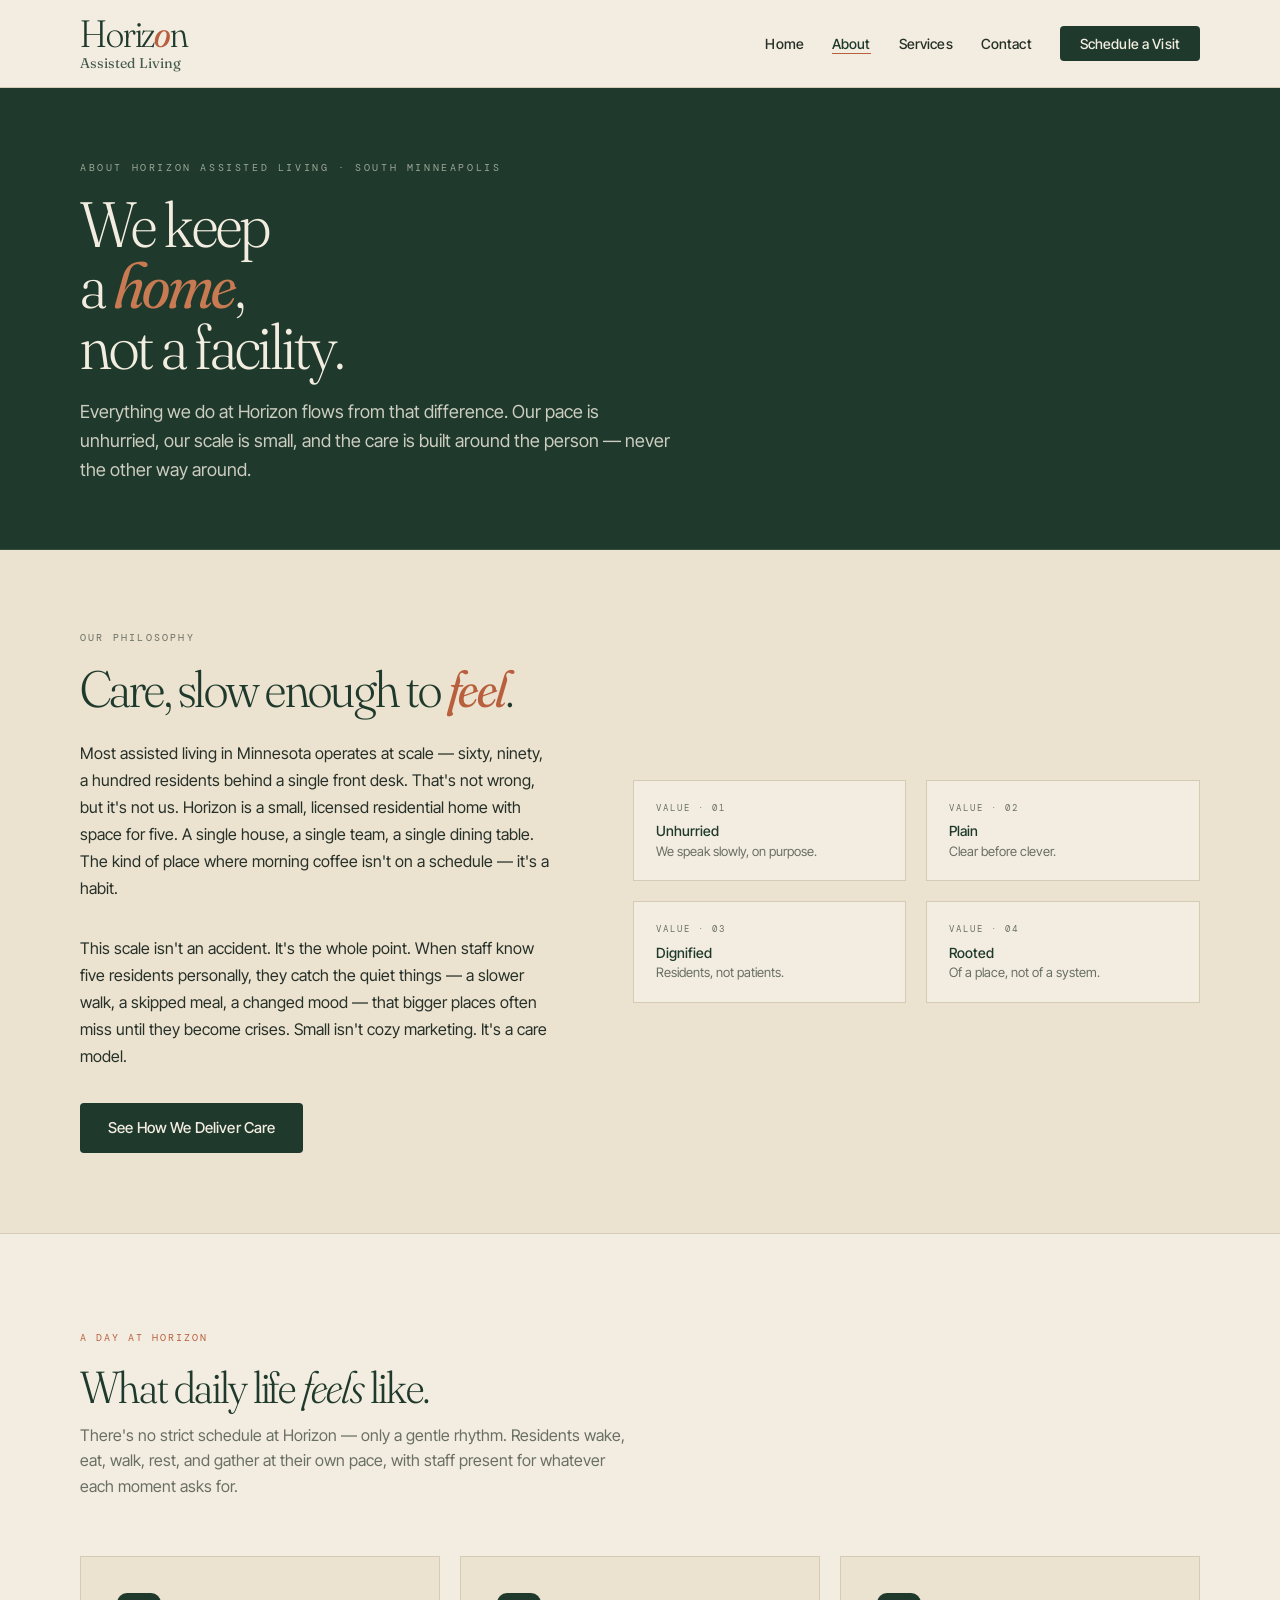
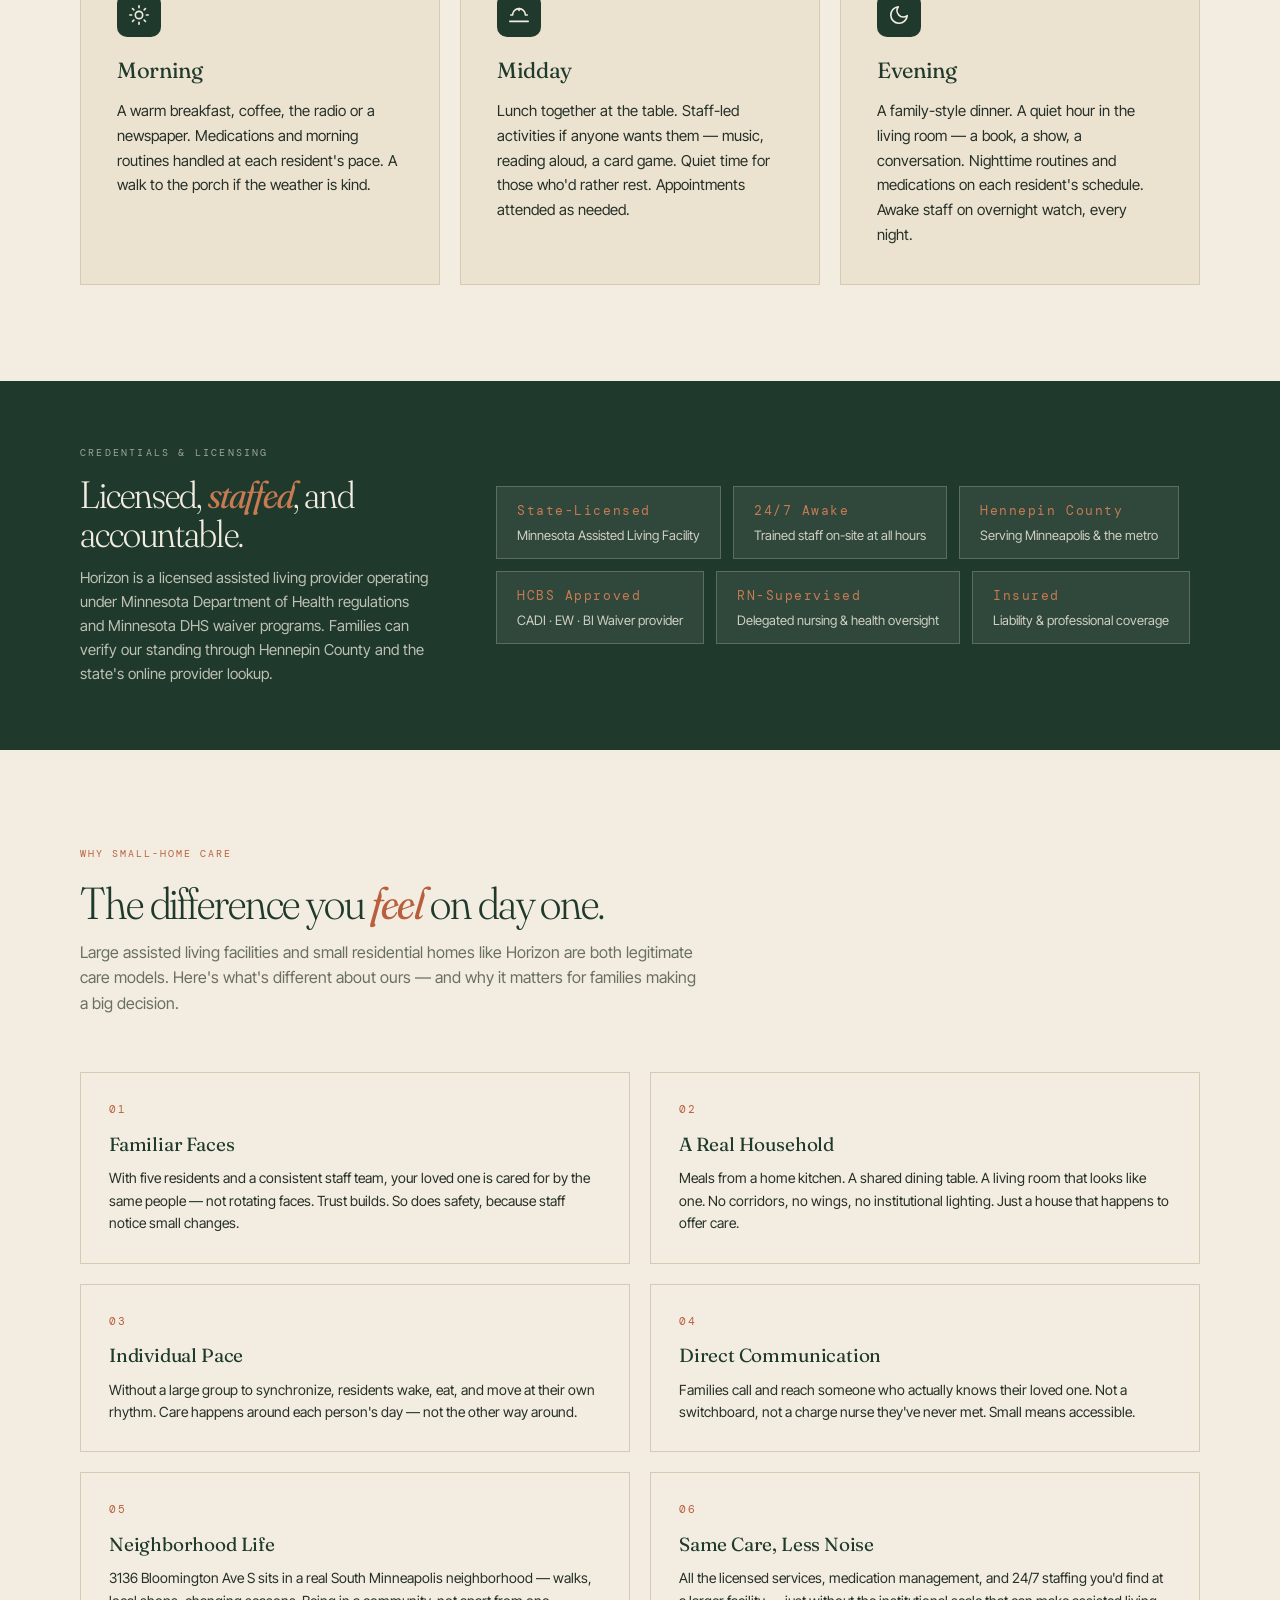
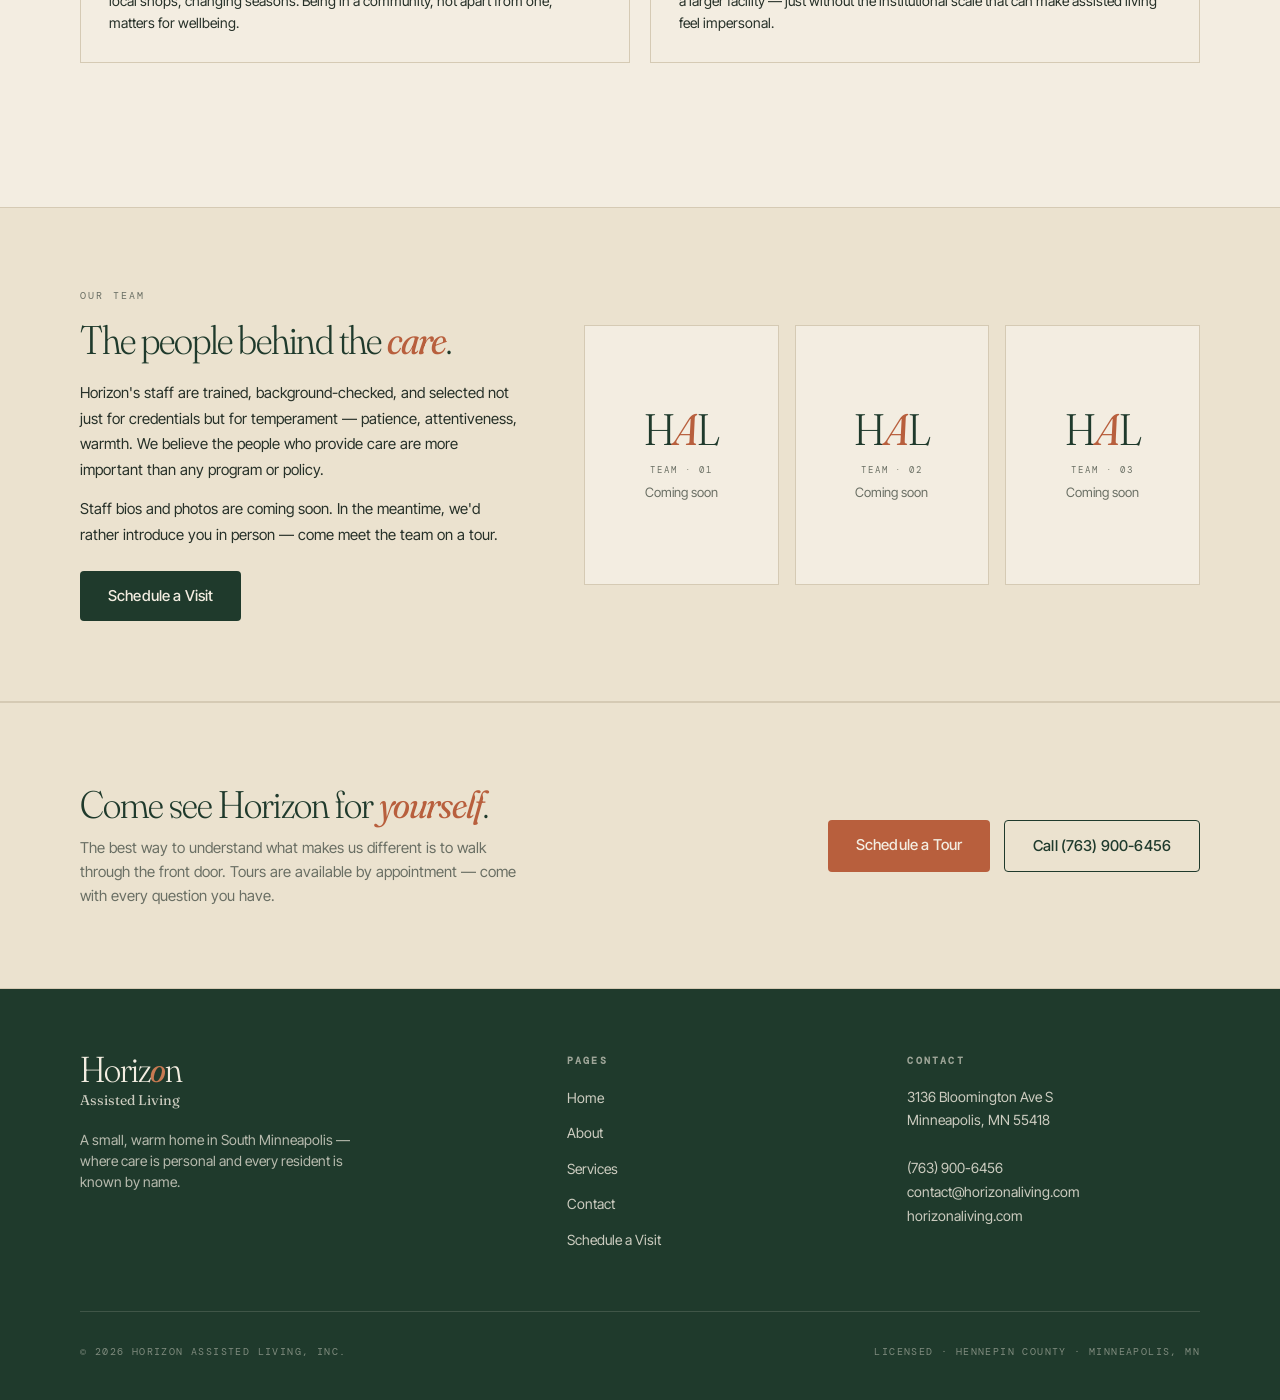
==== about.html @ 4b6ddafa "Horizon Assisted Living website — home, about, services, contact" ====
<!doctype html>
<html lang="en">
<head>
  <meta charset="utf-8" />
  <meta name="viewport" content="width=device-width, initial-scale=1" />

  <!-- Primary Meta Tags -->
  <title>About Horizon Assisted Living | Our Philosophy & Approach · South Minneapolis</title>
  <meta name="description" content="Horizon Assisted Living is a small, licensed five-resident home in South Minneapolis. Learn about our philosophy of unhurried, dignified care, what a day here looks like, and the credentials behind our work." />
  <meta name="keywords" content="about Horizon Assisted Living, small assisted living Minneapolis, assisted living philosophy, Minnesota licensed assisted living, 24 hour care Minneapolis, senior care approach, residential care home Minneapolis" />
  <meta name="author" content="Horizon Assisted Living" />
  <meta name="robots" content="index, follow, max-image-preview:large" />
  <link rel="canonical" href="https://horizonaliving.com/about.html" />

  <!-- Open Graph / Facebook -->
  <meta property="og:type" content="website" />
  <meta property="og:url" content="https://horizonaliving.com/about.html" />
  <meta property="og:title" content="About Horizon Assisted Living — Our Philosophy & Approach" />
  <meta property="og:description" content="A small, licensed assisted living home in South Minneapolis. Our approach is unhurried, plain, dignified, and rooted in place." />
  <meta property="og:image" content="https://horizonaliving.com/og-image.jpg" />
  <meta property="og:image:width" content="1200" />
  <meta property="og:image:height" content="630" />
  <meta property="og:locale" content="en_US" />
  <meta property="og:site_name" content="Horizon Assisted Living" />

  <!-- Twitter -->
  <meta name="twitter:card" content="summary_large_image" />
  <meta name="twitter:url" content="https://horizonaliving.com/about.html" />
  <meta name="twitter:title" content="About Horizon Assisted Living" />
  <meta name="twitter:description" content="A small, licensed assisted living home in South Minneapolis. Our philosophy, approach, and credentials." />
  <meta name="twitter:image" content="https://horizonaliving.com/og-image.jpg" />

  <!-- Geo tags -->
  <meta name="geo.region" content="US-MN" />
  <meta name="geo.placename" content="Minneapolis, Minnesota" />
  <meta name="geo.position" content="44.9778;-93.2650" />
  <meta name="ICBM" content="44.9778, -93.2650" />

  <meta name="theme-color" content="#1F3A2C" />

  <!-- Performance -->
  <link rel="preconnect" href="https://fonts.googleapis.com" />
  <link rel="preconnect" href="https://fonts.gstatic.com" crossorigin />
  <link rel="preconnect" href="https://images.unsplash.com" crossorigin />
  <link href="https://fonts.googleapis.com/css2?family=Fraunces:ital,opsz,wght@0,9..144,300;0,9..144,400;1,9..144,400&family=Inter+Tight:wght@300;400;500;600&family=DM+Mono:wght@400;500&display=swap" rel="stylesheet" />

  <link rel="stylesheet" href="css/styles.css" />
  <link rel="icon" href="data:image/svg+xml,<svg xmlns='http://www.w3.org/2000/svg' viewBox='0 0 32 32'><rect width='32' height='32' rx='6' fill='%231F3A2C'/><text x='50%25' y='50%25' dominant-baseline='central' text-anchor='middle' font-family='serif' font-size='14' font-weight='300' fill='%23F3EDE1' letter-spacing='-0.04em'>H<tspan font-style='italic' fill='%23C87A52'>A</tspan>L</text></svg>" />

  <!-- Schema.org — AboutPage -->
  <script type="application/ld+json">
  {
    "@context": "https://schema.org",
    "@type": "AboutPage",
    "name": "About Horizon Assisted Living",
    "description": "Our philosophy, approach to care, daily life at Horizon, and licensing credentials.",
    "url": "https://horizonaliving.com/about.html",
    "about": {
      "@type": ["LocalBusiness", "MedicalBusiness"],
      "name": "Horizon Assisted Living",
      "description": "A small, licensed assisted living home in South Minneapolis serving up to 5 residents with 24-hour customized living care.",
      "address": {
        "@type": "PostalAddress",
        "streetAddress": "3136 Bloomington Ave S",
        "addressLocality": "Minneapolis",
        "addressRegion": "MN",
        "postalCode": "55418",
        "addressCountry": "US"
      },
      "telephone": "+1-763-900-6456",
      "email": "contact@horizonaliving.com"
    }
  }
  </script>

  <!-- Breadcrumbs -->
  <script type="application/ld+json">
  {
    "@context": "https://schema.org",
    "@type": "BreadcrumbList",
    "itemListElement": [
      { "@type": "ListItem", "position": 1, "name": "Home", "item": "https://horizonaliving.com/" },
      { "@type": "ListItem", "position": 2, "name": "About", "item": "https://horizonaliving.com/about.html" }
    ]
  }
  </script>
</head>
<body class="page-body">

  <!-- ============ NAV ============ -->
  <nav class="nav">
    <div class="container">
      <a href="index.html" class="nav-logo" aria-label="Horizon Assisted Living — home">
        <div class="word">Horiz<em>o</em>n</div>
        <div class="sub">Assisted Living</div>
      </a>
      <ul class="nav-links" id="nav-links">
        <li><a href="index.html">Home</a></li>
        <li><a href="about.html" class="active">About</a></li>
        <li><a href="services.html">Services</a></li>
        <li><a href="contact.html">Contact</a></li>
        <li><a href="contact.html" class="nav-cta">Schedule a Visit</a></li>
      </ul>
      <button class="nav-toggle" id="nav-toggle" aria-label="Toggle menu" aria-expanded="false">
        <svg viewBox="0 0 24 24" fill="none" stroke="currentColor" stroke-width="2" stroke-linecap="round">
          <line x1="3" y1="6" x2="21" y2="6"/>
          <line x1="3" y1="12" x2="21" y2="12"/>
          <line x1="3" y1="18" x2="21" y2="18"/>
        </svg>
      </button>
    </div>
  </nav>

  <!-- ============ PAGE HERO ============ -->
  <section class="page-hero">
    <div class="container">
      <div class="ph-eyebrow">About Horizon Assisted Living · South Minneapolis</div>
      <h1>We keep<br/>a <em>home</em>,<br/>not a facility.</h1>
      <p>Everything we do at Horizon flows from that difference. Our pace is unhurried, our scale is small, and the care is built around the person — never the other way around.</p>
    </div>
  </section>

  <!-- ============ PHILOSOPHY ============ -->
  <section class="about-strip">
    <div class="container">
      <div class="about-grid">
        <div>
          <div class="eyebrow" style="margin-bottom:16px">Our Philosophy</div>
          <h2 class="about-heading">Care, slow enough to <em>feel</em>.</h2>
          <p class="about-body">Most assisted living in Minnesota operates at scale — sixty, ninety, a hundred residents behind a single front desk. That's not wrong, but it's not us. Horizon is a small, licensed residential home with space for five. A single house, a single team, a single dining table. The kind of place where morning coffee isn't on a schedule — it's a habit.</p>
          <p class="about-body">This scale isn't an accident. It's the whole point. When staff know five residents personally, they catch the quiet things — a slower walk, a skipped meal, a changed mood — that bigger places often miss until they become crises. Small isn't cozy marketing. It's a care model.</p>
          <a href="services.html" class="btn btn-forest">See How We Deliver Care</a>
        </div>
        <div class="about-details">
          <div class="detail-block">
            <div class="d-label">Value · 01</div>
            <div class="d-val">Unhurried<br/><span style="font-weight:400;color:var(--mute);font-size:13px">We speak slowly, on purpose.</span></div>
          </div>
          <div class="detail-block">
            <div class="d-label">Value · 02</div>
            <div class="d-val">Plain<br/><span style="font-weight:400;color:var(--mute);font-size:13px">Clear before clever.</span></div>
          </div>
          <div class="detail-block">
            <div class="d-label">Value · 03</div>
            <div class="d-val">Dignified<br/><span style="font-weight:400;color:var(--mute);font-size:13px">Residents, not patients.</span></div>
          </div>
          <div class="detail-block">
            <div class="d-label">Value · 04</div>
            <div class="d-val">Rooted<br/><span style="font-weight:400;color:var(--mute);font-size:13px">Of a place, not of a system.</span></div>
          </div>
        </div>
      </div>
    </div>
  </section>

  <!-- ============ A DAY AT HORIZON ============ -->
  <section class="services-section">
    <div class="container">
      <div class="section-label">
        <span class="num">A Day at Horizon</span>
      </div>
      <h2 class="section-title">What daily life <em>feels</em> like.</h2>
      <p class="section-sub">There's no strict schedule at Horizon — only a gentle rhythm. Residents wake, eat, walk, rest, and gather at their own pace, with staff present for whatever each moment asks for.</p>

      <div class="services-grid">
        <div class="service-card">
          <div class="sc-icon">
            <svg viewBox="0 0 24 24" fill="none" stroke="#F3EDE1" stroke-width="1.8" stroke-linecap="round" stroke-linejoin="round">
              <circle cx="12" cy="12" r="4"/>
              <path d="M12 2v2M12 20v2M4.93 4.93l1.41 1.41M17.66 17.66l1.41 1.41M2 12h2M20 12h2M4.93 19.07l1.41-1.41M17.66 6.34l1.41-1.41"/>
            </svg>
          </div>
          <h3>Morning</h3>
          <p>A warm breakfast, coffee, the radio or a newspaper. Medications and morning routines handled at each resident's pace. A walk to the porch if the weather is kind.</p>
        </div>

        <div class="service-card">
          <div class="sc-icon">
            <svg viewBox="0 0 24 24" fill="none" stroke="#F3EDE1" stroke-width="1.8" stroke-linecap="round" stroke-linejoin="round">
              <path d="M3 12h2M5 12a7 7 0 0 1 14 0M19 12h2M2 19h20"/>
              <path d="M12 5v2"/>
            </svg>
          </div>
          <h3>Midday</h3>
          <p>Lunch together at the table. Staff-led activities if anyone wants them — music, reading aloud, a card game. Quiet time for those who'd rather rest. Appointments attended as needed.</p>
        </div>

        <div class="service-card">
          <div class="sc-icon">
            <svg viewBox="0 0 24 24" fill="none" stroke="#F3EDE1" stroke-width="1.8" stroke-linecap="round" stroke-linejoin="round">
              <path d="M21 12.79A9 9 0 1 1 11.21 3 7 7 0 0 0 21 12.79z"/>
            </svg>
          </div>
          <h3>Evening</h3>
          <p>A family-style dinner. A quiet hour in the living room — a book, a show, a conversation. Nighttime routines and medications on each resident's schedule. Awake staff on overnight watch, every night.</p>
        </div>
      </div>
    </div>
  </section>

  <!-- ============ CREDENTIALS ============ -->
  <section class="waivers-strip">
    <div class="container">
      <div class="waivers-inner">
        <div>
          <div class="eyebrow" style="color:rgba(243,237,225,0.6);margin-bottom:14px">Credentials &amp; Licensing</div>
          <h2 class="waivers-heading">Licensed, <em>staffed</em>, and accountable.</h2>
          <p class="waivers-sub">Horizon is a licensed assisted living provider operating under Minnesota Department of Health regulations and Minnesota DHS waiver programs. Families can verify our standing through Hennepin County and the state's online provider lookup.</p>
        </div>
        <div class="waiver-tags">
          <div class="waiver-tag">
            <div class="wt-code">State-Licensed</div>
            <div class="wt-name">Minnesota Assisted Living Facility</div>
          </div>
          <div class="waiver-tag">
            <div class="wt-code">24/7 Awake</div>
            <div class="wt-name">Trained staff on-site at all hours</div>
          </div>
          <div class="waiver-tag">
            <div class="wt-code">Hennepin County</div>
            <div class="wt-name">Serving Minneapolis &amp; the metro</div>
          </div>
          <div class="waiver-tag">
            <div class="wt-code">HCBS Approved</div>
            <div class="wt-name">CADI · EW · BI Waiver provider</div>
          </div>
          <div class="waiver-tag">
            <div class="wt-code">RN-Supervised</div>
            <div class="wt-name">Delegated nursing &amp; health oversight</div>
          </div>
          <div class="waiver-tag">
            <div class="wt-code">Insured</div>
            <div class="wt-name">Liability &amp; professional coverage</div>
          </div>
        </div>
      </div>
    </div>
  </section>

  <!-- ============ WHY SMALL-HOME ============ -->
  <section style="padding:96px 0;background:var(--bone)">
    <div class="container">
      <div class="section-label">
        <span class="num">Why Small-Home Care</span>
      </div>
      <h2 style="font-family:var(--font-display);font-weight:300;font-variation-settings:var(--display-opsz);font-size:clamp(32px,3.5vw,48px);letter-spacing:-0.025em;color:var(--forest);line-height:1.1;margin-bottom:12px">The difference you <em style="font-style:italic;font-weight:400;color:var(--terracotta)">feel</em> on day one.</h2>
      <p style="font-size:16px;color:var(--mute);max-width:620px;line-height:1.6;margin-bottom:56px">Large assisted living facilities and small residential homes like Horizon are both legitimate care models. Here's what's different about ours — and why it matters for families making a big decision.</p>

      <div class="included-grid">
        <div class="inc-card">
          <div class="ic-num">01</div>
          <h3>Familiar Faces</h3>
          <p>With five residents and a consistent staff team, your loved one is cared for by the same people — not rotating faces. Trust builds. So does safety, because staff notice small changes.</p>
        </div>
        <div class="inc-card">
          <div class="ic-num">02</div>
          <h3>A Real Household</h3>
          <p>Meals from a home kitchen. A shared dining table. A living room that looks like one. No corridors, no wings, no institutional lighting. Just a house that happens to offer care.</p>
        </div>
        <div class="inc-card">
          <div class="ic-num">03</div>
          <h3>Individual Pace</h3>
          <p>Without a large group to synchronize, residents wake, eat, and move at their own rhythm. Care happens around each person's day — not the other way around.</p>
        </div>
        <div class="inc-card">
          <div class="ic-num">04</div>
          <h3>Direct Communication</h3>
          <p>Families call and reach someone who actually knows their loved one. Not a switchboard, not a charge nurse they've never met. Small means accessible.</p>
        </div>
        <div class="inc-card">
          <div class="ic-num">05</div>
          <h3>Neighborhood Life</h3>
          <p>3136 Bloomington Ave S sits in a real South Minneapolis neighborhood — walks, local shops, changing seasons. Being in a community, not apart from one, matters for wellbeing.</p>
        </div>
        <div class="inc-card">
          <div class="ic-num">06</div>
          <h3>Same Care, Less Noise</h3>
          <p>All the licensed services, medication management, and 24/7 staffing you'd find at a larger facility — just without the institutional scale that can make assisted living feel impersonal.</p>
        </div>
      </div>
    </div>
  </section>

  <!-- ============ TEAM PLACEHOLDER ============ -->
  <section style="background:var(--cream);border-top:1px solid var(--line);border-bottom:1px solid var(--line);padding:80px 0">
    <div class="container">
      <div style="display:grid;grid-template-columns:1fr 1.4fr;gap:64px;align-items:center">
        <div>
          <div class="eyebrow" style="margin-bottom:14px">Our Team</div>
          <h2 style="font-family:var(--font-display);font-weight:300;font-variation-settings:var(--display-opsz);font-size:clamp(28px,3.2vw,40px);letter-spacing:-0.025em;color:var(--forest);line-height:1.1;margin-bottom:18px">The people behind the <em style="font-style:italic;font-weight:400;color:var(--terracotta)">care</em>.</h2>
          <p style="font-size:15px;line-height:1.7;color:var(--char);margin-bottom:14px">Horizon's staff are trained, background-checked, and selected not just for credentials but for temperament — patience, attentiveness, warmth. We believe the people who provide care are more important than any program or policy.</p>
          <p style="font-size:15px;line-height:1.7;color:var(--char);margin-bottom:24px">Staff bios and photos are coming soon. In the meantime, we'd rather introduce you in person — come meet the team on a tour.</p>
          <a href="contact.html" class="btn btn-forest">Schedule a Visit</a>
        </div>
        <div style="display:grid;grid-template-columns:repeat(3,1fr);gap:16px">
          <div style="aspect-ratio:3/4;background:var(--bone);border:1px solid var(--line);display:flex;align-items:center;justify-content:center;flex-direction:column;padding:20px;text-align:center">
            <div style="font-family:var(--font-display);font-weight:300;font-variation-settings:var(--display-opsz);font-size:44px;letter-spacing:-0.03em;color:var(--forest);line-height:1">H<em style="font-style:italic;font-weight:400;color:var(--terracotta)">A</em>L</div>
            <div style="font-family:var(--font-mono);font-size:9px;letter-spacing:.22em;text-transform:uppercase;color:var(--mute);margin-top:12px">Team · 01</div>
            <div style="font-size:13px;color:var(--mute);margin-top:4px">Coming soon</div>
          </div>
          <div style="aspect-ratio:3/4;background:var(--bone);border:1px solid var(--line);display:flex;align-items:center;justify-content:center;flex-direction:column;padding:20px;text-align:center">
            <div style="font-family:var(--font-display);font-weight:300;font-variation-settings:var(--display-opsz);font-size:44px;letter-spacing:-0.03em;color:var(--forest);line-height:1">H<em style="font-style:italic;font-weight:400;color:var(--terracotta)">A</em>L</div>
            <div style="font-family:var(--font-mono);font-size:9px;letter-spacing:.22em;text-transform:uppercase;color:var(--mute);margin-top:12px">Team · 02</div>
            <div style="font-size:13px;color:var(--mute);margin-top:4px">Coming soon</div>
          </div>
          <div style="aspect-ratio:3/4;background:var(--bone);border:1px solid var(--line);display:flex;align-items:center;justify-content:center;flex-direction:column;padding:20px;text-align:center">
            <div style="font-family:var(--font-display);font-weight:300;font-variation-settings:var(--display-opsz);font-size:44px;letter-spacing:-0.03em;color:var(--forest);line-height:1">H<em style="font-style:italic;font-weight:400;color:var(--terracotta)">A</em>L</div>
            <div style="font-family:var(--font-mono);font-size:9px;letter-spacing:.22em;text-transform:uppercase;color:var(--mute);margin-top:12px">Team · 03</div>
            <div style="font-size:13px;color:var(--mute);margin-top:4px">Coming soon</div>
          </div>
        </div>
      </div>
    </div>
  </section>

  <!-- ============ CTA ============ -->
  <section class="cta-band">
    <div class="container">
      <div class="cta-band-inner">
        <div>
          <h2>Come see Horizon for <em>yourself</em>.</h2>
          <p>The best way to understand what makes us different is to walk through the front door. Tours are available by appointment — come with every question you have.</p>
        </div>
        <div class="cta-band-actions">
          <a href="contact.html" class="btn btn-primary">Schedule a Tour</a>
          <a href="tel:7639006456" class="btn btn-outline">Call (763) 900-6456</a>
        </div>
      </div>
    </div>
  </section>

  <!-- ============ FOOTER ============ -->
  <footer class="site-footer">
    <div class="container">
      <div class="footer-grid">
        <div class="footer-logo">
          <div class="word">Horiz<em>o</em>n</div>
          <div class="sub">Assisted Living</div>
          <p class="tagline">A small, warm home in South Minneapolis — where care is personal and every resident is known by name.</p>
        </div>
        <div class="footer-col">
          <h4>Pages</h4>
          <ul>
            <li><a href="index.html">Home</a></li>
            <li><a href="about.html">About</a></li>
            <li><a href="services.html">Services</a></li>
            <li><a href="contact.html">Contact</a></li>
            <li><a href="contact.html">Schedule a Visit</a></li>
          </ul>
        </div>
        <div class="footer-col">
          <h4>Contact</h4>
          <address>
            3136 Bloomington Ave S<br/>
            Minneapolis, MN 55418<br/>
            <br/>
            <a href="tel:7639006456">(763) 900-6456</a><br/>
            <a href="mailto:contact@horizonaliving.com">contact@horizonaliving.com</a><br/>
            <a href="https://horizonaliving.com">horizonaliving.com</a>
          </address>
        </div>
      </div>
      <div class="footer-bottom">
        <span>© 2026 Horizon Assisted Living, Inc.</span>
        <span>Licensed · Hennepin County · Minneapolis, MN</span>
      </div>
    </div>
  </footer>

  <script src="js/main.js"></script>
</body>
</html>
---- css/styles.css ----
/* ============================================================
   Horizon Assisted Living — Shared Styles
   ============================================================ */

/* Fonts loaded via <link> in HTML head for performance */

/* ——— Tokens ——— */
:root {
  --forest:     #1F3A2C;
  --forest-2:   #2A4D3A;
  --moss:       #5F7A5F;
  --sage:       #8AA084;
  --terracotta: #B85F3D;
  --clay:       #C87A52;
  --bone:       #F3EDE1;
  --cream:      #EBE2CF;
  --sand:       #DDCEB1;
  --ink:        #17201A;
  --char:       #263028;
  --mute:       #6A6F64;
  --line:       #D5CAB4;

  --font-display: 'Fraunces', serif;
  --font-body:    'Inter Tight', system-ui, sans-serif;
  --font-mono:    'DM Mono', monospace;
  --display-opsz: "opsz" 144, "SOFT" 50;

  --radius: 4px;
  --max-w: 1200px;
  --nav-h: 88px;
}

/* ——— Reset ——— */
*, *::before, *::after { box-sizing: border-box; margin: 0; padding: 0; }
html { scroll-behavior: smooth; }
body {
  font-family: var(--font-body);
  background: var(--bone);
  color: var(--ink);
  -webkit-font-smoothing: antialiased;
  line-height: 1.6;
}
img { display: block; max-width: 100%; }
a { color: inherit; text-decoration: none; }

/* ——— Layout ——— */
.container {
  max-width: var(--max-w);
  margin: 0 auto;
  padding: 0 40px;
}

/* ——— Nav ——— */
.nav {
  position: fixed;
  top: 0; left: 0; right: 0;
  height: var(--nav-h);
  background: var(--bone);
  border-bottom: 1px solid var(--line);
  z-index: 100;
  display: flex;
  align-items: center;
}
.nav .container {
  width: 100%;
  display: flex;
  align-items: center;
  justify-content: space-between;
}
.nav-logo {
  display: flex;
  flex-direction: column;
  align-items: flex-start;
  line-height: 1;
  color: var(--forest);
}
.nav-logo .word {
  font-family: var(--font-display);
  font-weight: 300;
  font-size: 38px;
  letter-spacing: -0.03em;
  font-variation-settings: var(--display-opsz);
  line-height: 0.9;
}
.nav-logo .word em {
  font-style: italic;
  font-weight: 400;
  color: var(--terracotta);
}
.nav-logo .sub {
  font-family: var(--font-display);
  font-weight: 400;
  font-size: 14px;
  letter-spacing: 0.005em;
  opacity: 0.82;
  margin-top: 4px;
}
.nav-links {
  display: flex;
  align-items: center;
  gap: 28px;
  list-style: none;
}
.nav-links a {
  font-size: 14px;
  font-weight: 500;
  letter-spacing: 0.01em;
  color: var(--char);
  transition: color 0.15s;
}
.nav-links a:hover,
.nav-links a.active { color: var(--forest); }
.nav-links a.active {
  border-bottom: 1.5px solid var(--terracotta);
  padding-bottom: 1px;
}
.nav-cta {
  background: var(--forest);
  color: var(--bone) !important;
  padding: 9px 20px;
  border-radius: var(--radius);
  font-weight: 500;
  font-size: 14px;
  transition: background 0.15s;
}
.nav-cta:hover { background: var(--forest-2) !important; color: var(--bone); }

/* ——— Page offset ——— */
.page-body { padding-top: var(--nav-h); }

/* ——— Eyebrow / label ——— */
.eyebrow {
  font-family: var(--font-mono);
  font-size: 10px;
  letter-spacing: 0.22em;
  text-transform: uppercase;
  color: var(--mute);
}

/* ——— Buttons ——— */
.btn {
  display: inline-block;
  font-family: var(--font-body);
  font-weight: 500;
  font-size: 15px;
  letter-spacing: 0.01em;
  padding: 13px 28px;
  border-radius: var(--radius);
  transition: background 0.15s, color 0.15s;
  cursor: pointer;
  border: none;
}
.btn-primary {
  background: var(--terracotta);
  color: var(--bone);
}
.btn-primary:hover { background: #a35234; }
.btn-forest {
  background: var(--forest);
  color: var(--bone);
}
.btn-forest:hover { background: var(--forest-2); }
.btn-outline {
  background: transparent;
  border: 1.5px solid var(--forest);
  color: var(--forest);
}
.btn-outline:hover { background: var(--forest); color: var(--bone); }

/* ——— Section headings ——— */
.section-label {
  display: flex;
  align-items: center;
  gap: 14px;
  margin-bottom: 16px;
}
.section-label .num {
  font-family: var(--font-mono);
  font-size: 10px;
  letter-spacing: 0.2em;
  text-transform: uppercase;
  color: var(--terracotta);
}

/* ——— Footer ——— */
.site-footer {
  background: var(--forest);
  color: var(--bone);
  padding: 64px 0 40px;
  margin-top: 0;
}
.footer-grid {
  display: grid;
  grid-template-columns: 1.5fr 1fr 1fr;
  gap: 48px;
  padding-bottom: 48px;
  border-bottom: 1px solid rgba(243,237,225,0.15);
  margin-bottom: 32px;
}
.footer-logo .word {
  font-family: var(--font-display);
  font-weight: 300;
  font-variation-settings: var(--display-opsz);
  font-size: 36px;
  letter-spacing: -0.03em;
  line-height: 0.9;
}
.footer-logo .word em {
  font-style: italic;
  font-weight: 400;
  color: var(--clay);
}
.footer-logo .sub {
  font-family: var(--font-display);
  font-weight: 400;
  font-size: 14px;
  margin-top: 4px;
  opacity: 0.82;
}
.footer-logo .tagline {
  font-family: 'Inter Tight', sans-serif;
  font-size: 14px;
  line-height: 1.5;
  opacity: 0.72;
  margin-top: 18px;
  max-width: 280px;
}
.footer-col h4 {
  font-family: var(--font-mono);
  font-size: 10px;
  letter-spacing: 0.22em;
  text-transform: uppercase;
  opacity: 0.6;
  margin-bottom: 16px;
}
.footer-col ul { list-style: none; }
.footer-col ul li { margin-bottom: 10px; }
.footer-col ul a {
  font-size: 14px;
  opacity: 0.82;
  transition: opacity 0.15s;
}
.footer-col ul a:hover { opacity: 1; }
.footer-col address {
  font-style: normal;
  font-size: 14px;
  line-height: 1.7;
  opacity: 0.82;
}
.footer-col address a { opacity: 1; }
.footer-bottom {
  display: flex;
  justify-content: space-between;
  align-items: center;
  font-family: var(--font-mono);
  font-size: 10px;
  letter-spacing: 0.14em;
  text-transform: uppercase;
  opacity: 0.45;
}

/* ——— Hero (homepage) ——— */
.hero {
  background: var(--forest);
  color: var(--bone);
  padding: 100px 0 96px;
  position: relative;
  overflow: hidden;
}
.hero::before {
  content: "";
  position: absolute;
  inset: 0;
  background-image:
    linear-gradient(90deg, var(--forest) 35%, rgba(31,58,44,0.82) 55%, rgba(31,58,44,0.5) 100%),
    url('https://images.unsplash.com/photo-1470229722913-7c0e2dbbafd3?w=1600&auto=format&fit=crop&q=80');
  background-size: cover;
  background-position: center right;
  opacity: 1;
  z-index: 0;
}
.hero > .container { position: relative; z-index: 1; }
.hero::after {
  content: "";
  position: absolute;
  bottom: 0; left: 0; right: 0;
  height: 1px;
  background: rgba(243,237,225,0.1);
  z-index: 1;
}
.hero-inner {
  display: grid;
  grid-template-columns: 1fr 1fr;
  gap: 80px;
  align-items: center;
}
.hero-eyebrow {
  font-family: var(--font-mono);
  font-size: 10px;
  letter-spacing: 0.26em;
  text-transform: uppercase;
  opacity: 0.6;
  margin-bottom: 20px;
}
.hero h1 {
  font-family: var(--font-display);
  font-weight: 300;
  font-variation-settings: var(--display-opsz);
  font-size: clamp(52px, 5.5vw, 80px);
  letter-spacing: -0.03em;
  line-height: 0.95;
  margin-bottom: 28px;
}
.hero h1 em {
  font-style: italic;
  font-weight: 400;
  color: var(--clay);
}
.hero-body {
  font-size: 17px;
  line-height: 1.6;
  opacity: 0.88;
  max-width: 460px;
  margin-bottom: 36px;
}
.hero-actions {
  display: flex;
  gap: 14px;
  flex-wrap: wrap;
}
.hero-card {
  background: rgba(255,255,255,0.05);
  border: 1px solid rgba(243,237,225,0.18);
  padding: 36px;
  display: flex;
  flex-direction: column;
  gap: 24px;
}
.hero-stat {
  padding-bottom: 22px;
  border-bottom: 1px solid rgba(243,237,225,0.12);
}
.hero-stat:last-child { border-bottom: none; padding-bottom: 0; }
.hero-stat .number {
  font-family: var(--font-display);
  font-weight: 300;
  font-size: 44px;
  letter-spacing: -0.03em;
  line-height: 1;
  color: var(--clay);
  font-variation-settings: var(--display-opsz);
}
.hero-stat .label {
  font-family: var(--font-mono);
  font-size: 10px;
  letter-spacing: 0.2em;
  text-transform: uppercase;
  opacity: 0.6;
  margin-top: 6px;
}
.hero-stat .desc {
  font-size: 14px;
  opacity: 0.75;
  margin-top: 6px;
  line-height: 1.5;
}

/* ——— About strip (homepage) ——— */
.about-strip {
  background: var(--cream);
  border-bottom: 1px solid var(--line);
  padding: 80px 0;
}
.about-grid {
  display: grid;
  grid-template-columns: 1fr 1.2fr;
  gap: 80px;
  align-items: center;
}
/* ——— Feature photo banner ——— */
.photo-feature {
  position: relative;
  min-height: 420px;
  background-color: var(--forest);
  background-image:
    linear-gradient(180deg, rgba(23,32,26,0.28) 0%, rgba(23,32,26,0.38) 65%, rgba(23,32,26,0.62) 100%),
    url('https://images.unsplash.com/photo-1519974719765-e6559eac2575?w=1800&auto=format&fit=crop&q=80');
  background-size: cover;
  background-position: center 35%;
  display: flex;
  align-items: center;
  color: var(--bone);
  overflow: hidden;
}
.photo-feature .container {
  padding-top: 72px;
  padding-bottom: 72px;
}
.photo-feature .feature-quote {
  max-width: 720px;
  font-family: var(--font-display);
  font-weight: 300;
  font-variation-settings: var(--display-opsz);
  font-size: clamp(28px, 3.5vw, 44px);
  letter-spacing: -0.025em;
  line-height: 1.15;
  margin-bottom: 20px;
}
.photo-feature .feature-quote em {
  font-style: italic;
  font-weight: 400;
  color: var(--clay);
}
.photo-feature .feature-attr {
  font-family: var(--font-mono);
  font-size: 10px;
  letter-spacing: 0.24em;
  text-transform: uppercase;
  opacity: 0.75;
}

/* ——— Contact page side photo ——— */
.contact-photo {
  position: relative;
  width: 100%;
  aspect-ratio: 4/5;
  min-height: 360px;
  background-color: var(--sand);
  background-image:
    linear-gradient(180deg, rgba(23,32,26,0) 60%, rgba(23,32,26,0.5) 100%),
    url('https://images.unsplash.com/photo-1501117716987-c8e1ecb210ae?w=1000&auto=format&fit=crop&q=80');
  background-size: cover;
  background-position: center;
  border: 1px solid var(--line);
  display: flex;
  align-items: flex-end;
  color: var(--bone);
  padding: 28px;
}
.contact-photo .cp-quote {
  font-family: var(--font-display);
  font-style: italic;
  font-weight: 400;
  font-variation-settings: var(--display-opsz);
  font-size: 22px;
  line-height: 1.3;
  text-shadow: 0 2px 20px rgba(23,32,26,0.85);
}
.about-heading {
  font-family: var(--font-display);
  font-weight: 300;
  font-variation-settings: var(--display-opsz);
  font-size: clamp(36px, 4vw, 56px);
  letter-spacing: -0.03em;
  line-height: 1.05;
  color: var(--forest);
  margin-bottom: 24px;
}
.about-heading em {
  font-style: italic;
  font-weight: 400;
  color: var(--terracotta);
}
.about-body {
  font-size: 16px;
  line-height: 1.7;
  color: var(--char);
  margin-bottom: 32px;
}
.about-details {
  display: grid;
  grid-template-columns: 1fr 1fr;
  gap: 20px;
}
.detail-block {
  background: var(--bone);
  border: 1px solid var(--line);
  padding: 20px 22px;
}
.detail-block .d-label {
  font-family: var(--font-mono);
  font-size: 9px;
  letter-spacing: 0.22em;
  text-transform: uppercase;
  color: var(--mute);
  margin-bottom: 6px;
}
.detail-block .d-val {
  font-size: 14px;
  font-weight: 500;
  color: var(--forest);
  line-height: 1.4;
}

/* ——— Services preview (homepage) ——— */
.services-section {
  padding: 96px 0;
  background: var(--bone);
}
.services-section .section-title {
  font-family: var(--font-display);
  font-weight: 300;
  font-variation-settings: var(--display-opsz);
  font-size: clamp(32px, 3.5vw, 48px);
  letter-spacing: -0.025em;
  color: var(--forest);
  line-height: 1.1;
  margin-bottom: 12px;
}
.services-section .section-sub {
  font-size: 16px;
  color: var(--mute);
  max-width: 560px;
  line-height: 1.6;
  margin-bottom: 56px;
}
.service-card {
  background: var(--cream);
  border: 1px solid var(--line);
  padding: 36px;
  display: flex;
  flex-direction: column;
  gap: 16px;
  transition: border-color 0.2s;
}
.service-card:hover { border-color: var(--moss); }
.service-card .sc-icon {
  width: 44px;
  height: 44px;
  background: var(--forest);
  border-radius: 10px;
  display: flex;
  align-items: center;
  justify-content: center;
  margin-bottom: 4px;
}
.service-card .sc-icon svg { width: 22px; height: 22px; }
.service-card h3 {
  font-family: var(--font-display);
  font-weight: 400;
  font-size: 22px;
  letter-spacing: -0.015em;
  color: var(--forest);
  line-height: 1.2;
}
.service-card p {
  font-size: 15px;
  line-height: 1.65;
  color: var(--char);
}
.service-card .sc-link {
  font-family: var(--font-mono);
  font-size: 10px;
  letter-spacing: 0.18em;
  text-transform: uppercase;
  color: var(--terracotta);
  margin-top: auto;
  display: flex;
  align-items: center;
  gap: 6px;
  transition: gap 0.15s;
}
.service-card:hover .sc-link { gap: 10px; }
.services-grid {
  display: grid;
  grid-template-columns: repeat(3, 1fr);
  gap: 20px;
}

/* ——— Waivers strip ——— */
.waivers-strip {
  background: var(--forest);
  color: var(--bone);
  padding: 64px 0;
}
.waivers-inner {
  display: grid;
  grid-template-columns: 1fr 2fr;
  gap: 64px;
  align-items: center;
}
.waivers-heading {
  font-family: var(--font-display);
  font-weight: 300;
  font-variation-settings: var(--display-opsz);
  font-size: 38px;
  letter-spacing: -0.025em;
  line-height: 1.05;
}
.waivers-heading em {
  font-style: italic;
  font-weight: 400;
  color: var(--clay);
}
.waivers-sub {
  font-size: 15px;
  opacity: 0.75;
  line-height: 1.6;
  margin-top: 12px;
}
.waiver-tags {
  display: flex;
  flex-wrap: wrap;
  gap: 12px;
}
.waiver-tag {
  background: rgba(255,255,255,0.07);
  border: 1px solid rgba(243,237,225,0.22);
  padding: 14px 20px;
  display: flex;
  flex-direction: column;
  gap: 4px;
  min-width: 160px;
}
.waiver-tag .wt-code {
  font-family: var(--font-mono);
  font-size: 13px;
  letter-spacing: 0.12em;
  color: var(--clay);
}
.waiver-tag .wt-name {
  font-size: 13px;
  opacity: 0.82;
  line-height: 1.4;
}

/* ——— CTA band ——— */
.cta-band {
  background: var(--cream);
  border-top: 1px solid var(--line);
  border-bottom: 1px solid var(--line);
  padding: 80px 0;
}
.cta-band-inner {
  display: flex;
  align-items: center;
  justify-content: space-between;
  gap: 48px;
}
.cta-band h2 {
  font-family: var(--font-display);
  font-weight: 300;
  font-variation-settings: var(--display-opsz);
  font-size: clamp(30px, 3vw, 42px);
  letter-spacing: -0.025em;
  line-height: 1.1;
  color: var(--forest);
}
.cta-band h2 em {
  font-style: italic;
  font-weight: 400;
  color: var(--terracotta);
}
.cta-band p {
  font-size: 15px;
  color: var(--mute);
  margin-top: 10px;
  max-width: 440px;
  line-height: 1.6;
}
.cta-band-actions {
  display: flex;
  gap: 14px;
  flex-shrink: 0;
}

/* ——— Page hero (inner pages) ——— */
.page-hero {
  background: var(--forest);
  color: var(--bone);
  padding: 72px 0 64px;
  border-bottom: 1px solid rgba(243,237,225,0.1);
  position: relative;
  overflow: hidden;
}
.page-hero::before {
  content: "";
  position: absolute;
  inset: 0;
  background-image:
    linear-gradient(100deg, var(--forest) 42%, rgba(31,58,44,0.78) 65%, rgba(31,58,44,0.55) 100%);
  background-size: cover;
  background-position: center;
  z-index: 0;
}
.page-hero.services-hero::before {
  background-image:
    linear-gradient(100deg, var(--forest) 42%, rgba(31,58,44,0.78) 65%, rgba(31,58,44,0.55) 100%),
    url('https://images.unsplash.com/photo-1513161455079-7dc1de15ef3e?w=1600&auto=format&fit=crop&q=80');
  background-size: cover;
  background-position: center;
}
.page-hero.contact-hero::before {
  background-image:
    linear-gradient(100deg, var(--forest) 42%, rgba(31,58,44,0.78) 65%, rgba(31,58,44,0.55) 100%),
    url('https://images.unsplash.com/photo-1511497584788-876760111969?w=1600&auto=format&fit=crop&q=80');
  background-size: cover;
  background-position: center;
}
.page-hero > .container { position: relative; z-index: 1; }
.page-hero .ph-eyebrow {
  font-family: var(--font-mono);
  font-size: 10px;
  letter-spacing: 0.26em;
  text-transform: uppercase;
  opacity: 0.6;
  margin-bottom: 18px;
}
.page-hero h1 {
  font-family: var(--font-display);
  font-weight: 300;
  font-variation-settings: var(--display-opsz);
  font-size: clamp(42px, 5vw, 72px);
  letter-spacing: -0.03em;
  line-height: 0.95;
  margin-bottom: 22px;
}
.page-hero h1 em {
  font-style: italic;
  font-weight: 400;
  color: var(--clay);
}
.page-hero p {
  font-size: 18px;
  line-height: 1.6;
  opacity: 0.82;
  max-width: 600px;
}

/* ——— Services page specific ——— */
.services-main { padding: 80px 0 96px; }
.service-full-card {
  background: var(--cream);
  border: 1px solid var(--line);
  margin-bottom: 24px;
  overflow: hidden;
}
.sfc-header {
  background: var(--forest);
  color: var(--bone);
  padding: 32px 40px;
  display: flex;
  justify-content: space-between;
  align-items: center;
}
.sfc-header h2 {
  font-family: var(--font-display);
  font-weight: 300;
  font-variation-settings: var(--display-opsz);
  font-size: 32px;
  letter-spacing: -0.025em;
}
.sfc-header h2 em {
  font-style: italic;
  font-weight: 400;
  color: var(--clay);
}
.sfc-badge {
  font-family: var(--font-mono);
  font-size: 9px;
  letter-spacing: 0.22em;
  text-transform: uppercase;
  background: rgba(243,237,225,0.12);
  border: 1px solid rgba(243,237,225,0.25);
  padding: 6px 12px;
  white-space: nowrap;
}
.sfc-body {
  padding: 40px;
  display: grid;
  grid-template-columns: 1.1fr 1fr;
  gap: 48px;
}
.sfc-desc {
  font-size: 16px;
  line-height: 1.7;
  color: var(--char);
  margin-bottom: 24px;
}
.sfc-features {
  list-style: none;
  display: flex;
  flex-direction: column;
  gap: 12px;
}
.sfc-features li {
  display: flex;
  gap: 12px;
  align-items: flex-start;
  font-size: 15px;
  color: var(--char);
  line-height: 1.5;
}
.sfc-features li::before {
  content: "";
  width: 6px;
  height: 6px;
  border-radius: 50%;
  background: var(--terracotta);
  flex-shrink: 0;
  margin-top: 7px;
}
.sfc-aside {
  display: flex;
  flex-direction: column;
  gap: 16px;
}
.sfc-block {
  background: var(--bone);
  border: 1px solid var(--line);
  padding: 24px 26px;
}
.sfc-block h4 {
  font-family: var(--font-mono);
  font-size: 10px;
  letter-spacing: 0.2em;
  text-transform: uppercase;
  color: var(--mute);
  margin-bottom: 10px;
}
.sfc-block p {
  font-size: 14px;
  line-height: 1.6;
  color: var(--char);
}
.sfc-block ul {
  list-style: none;
  display: flex;
  flex-direction: column;
  gap: 8px;
}
.sfc-block ul li {
  font-size: 14px;
  color: var(--char);
  display: flex;
  gap: 8px;
  align-items: center;
}
.sfc-block ul li::before {
  content: "—";
  color: var(--moss);
  font-size: 12px;
  flex-shrink: 0;
}

/* Included items grid */
.included-grid {
  display: grid;
  grid-template-columns: repeat(2, 1fr);
  gap: 20px;
  margin: 48px 0;
}
.inc-card {
  background: var(--bone);
  border: 1px solid var(--line);
  padding: 28px;
}
.inc-card .ic-num {
  font-family: var(--font-mono);
  font-size: 11px;
  letter-spacing: 0.2em;
  color: var(--terracotta);
  margin-bottom: 10px;
}
.inc-card h3 {
  font-family: var(--font-display);
  font-weight: 400;
  font-size: 19px;
  letter-spacing: -0.01em;
  color: var(--forest);
  margin-bottom: 8px;
}
.inc-card p {
  font-size: 14px;
  line-height: 1.6;
  color: var(--char);
}

/* Process steps */
.process {
  background: var(--forest);
  color: var(--bone);
  padding: 72px 0;
}
.process-heading {
  font-family: var(--font-display);
  font-weight: 300;
  font-variation-settings: var(--display-opsz);
  font-size: 38px;
  letter-spacing: -0.025em;
  margin-bottom: 10px;
}
.process-heading em {
  font-style: italic;
  font-weight: 400;
  color: var(--clay);
}
.process-sub {
  font-size: 16px;
  opacity: 0.75;
  margin-bottom: 48px;
  max-width: 520px;
  line-height: 1.6;
}
.steps {
  display: grid;
  grid-template-columns: repeat(4, 1fr);
  gap: 24px;
}
.step {
  padding: 28px;
  background: rgba(255,255,255,0.05);
  border: 1px solid rgba(243,237,225,0.15);
}
.step .s-num {
  font-family: var(--font-mono);
  font-size: 11px;
  letter-spacing: 0.22em;
  text-transform: uppercase;
  color: var(--clay);
  margin-bottom: 14px;
}
.step h3 {
  font-family: var(--font-display);
  font-weight: 400;
  font-size: 20px;
  letter-spacing: -0.01em;
  margin-bottom: 10px;
}
.step p {
  font-size: 14px;
  line-height: 1.6;
  opacity: 0.78;
}

/* ——— Contact page ——— */
.contact-main {
  padding: 80px 0 96px;
}
.contact-grid {
  display: grid;
  grid-template-columns: 1.1fr 1fr;
  gap: 64px;
}
.contact-form {
  display: flex;
  flex-direction: column;
  gap: 0;
}
.form-row {
  display: grid;
  grid-template-columns: 1fr 1fr;
  gap: 16px;
}
.form-group {
  display: flex;
  flex-direction: column;
  gap: 6px;
  margin-bottom: 20px;
}
.form-group label {
  font-family: var(--font-mono);
  font-size: 10px;
  letter-spacing: 0.2em;
  text-transform: uppercase;
  color: var(--mute);
}
.form-group input,
.form-group select,
.form-group textarea {
  font-family: var(--font-body);
  font-size: 15px;
  color: var(--ink);
  background: var(--bone);
  border: 1px solid var(--line);
  padding: 12px 16px;
  border-radius: var(--radius);
  outline: none;
  transition: border-color 0.15s;
  width: 100%;
  -webkit-appearance: none;
}
.form-group input:focus,
.form-group select:focus,
.form-group textarea:focus { border-color: var(--forest); }
.form-group textarea { resize: vertical; min-height: 130px; }
.form-group select { cursor: pointer; }
.form-note {
  font-size: 13px;
  color: var(--mute);
  line-height: 1.5;
  margin-top: 6px;
  margin-bottom: 24px;
}

.contact-aside {
  display: flex;
  flex-direction: column;
  gap: 20px;
}
.contact-block {
  background: var(--cream);
  border: 1px solid var(--line);
  padding: 28px 30px;
}
.contact-block h3 {
  font-family: var(--font-display);
  font-weight: 400;
  font-size: 20px;
  letter-spacing: -0.01em;
  color: var(--forest);
  margin-bottom: 14px;
}
.contact-block p,
.contact-block address {
  font-size: 15px;
  font-style: normal;
  line-height: 1.7;
  color: var(--char);
}
.contact-block a {
  color: var(--terracotta);
  text-decoration: underline;
  text-underline-offset: 2px;
}
.contact-block .hours-grid {
  display: flex;
  flex-direction: column;
  gap: 6px;
}
.contact-block .hours-row {
  display: flex;
  justify-content: space-between;
  font-size: 14px;
  color: var(--char);
  padding-bottom: 6px;
  border-bottom: 1px solid var(--line);
}
.contact-block .hours-row:last-child { border-bottom: none; padding-bottom: 0; }
.contact-block .hours-row .day { color: var(--mute); }

.success-msg {
  display: none;
  background: var(--forest);
  color: var(--bone);
  padding: 16px 20px;
  font-size: 14px;
  line-height: 1.5;
  margin-top: 16px;
  border-radius: var(--radius);
}

/* ——— Mobile nav toggle ——— */
.nav-toggle {
  display: none;
  background: none;
  border: none;
  cursor: pointer;
  padding: 4px;
  color: var(--forest);
}
.nav-toggle svg { width: 22px; height: 22px; }

/* ——— Responsive ——— */
@media (max-width: 960px) {
  .container { padding: 0 24px; }
  .hero-inner,
  .about-grid,
  .waivers-inner,
  .contact-grid { grid-template-columns: 1fr; gap: 40px; }
  .hero-card { display: none; }
  .footer-grid { grid-template-columns: 1fr 1fr; }
  .cta-band-inner { flex-direction: column; align-items: flex-start; }
  .services-grid { grid-template-columns: 1fr 1fr; }
  .steps { grid-template-columns: 1fr 1fr; }
  .included-grid { grid-template-columns: 1fr; }
  .sfc-body { grid-template-columns: 1fr; }
}

@media (max-width: 640px) {
  .nav-links { display: none; position: fixed; top: var(--nav-h); left: 0; right: 0; background: var(--bone); border-bottom: 1px solid var(--line); flex-direction: column; padding: 24px; gap: 20px; }
  .nav-links.open { display: flex; }
  .nav-toggle { display: block; }
  .services-grid { grid-template-columns: 1fr; }
  .steps { grid-template-columns: 1fr; }
  .footer-grid { grid-template-columns: 1fr; }
  .form-row { grid-template-columns: 1fr; }
  .hero { padding: 60px 0 72px; }
  .about-details { grid-template-columns: 1fr; }
  .sfc-header { flex-direction: column; align-items: flex-start; gap: 12px; }
}
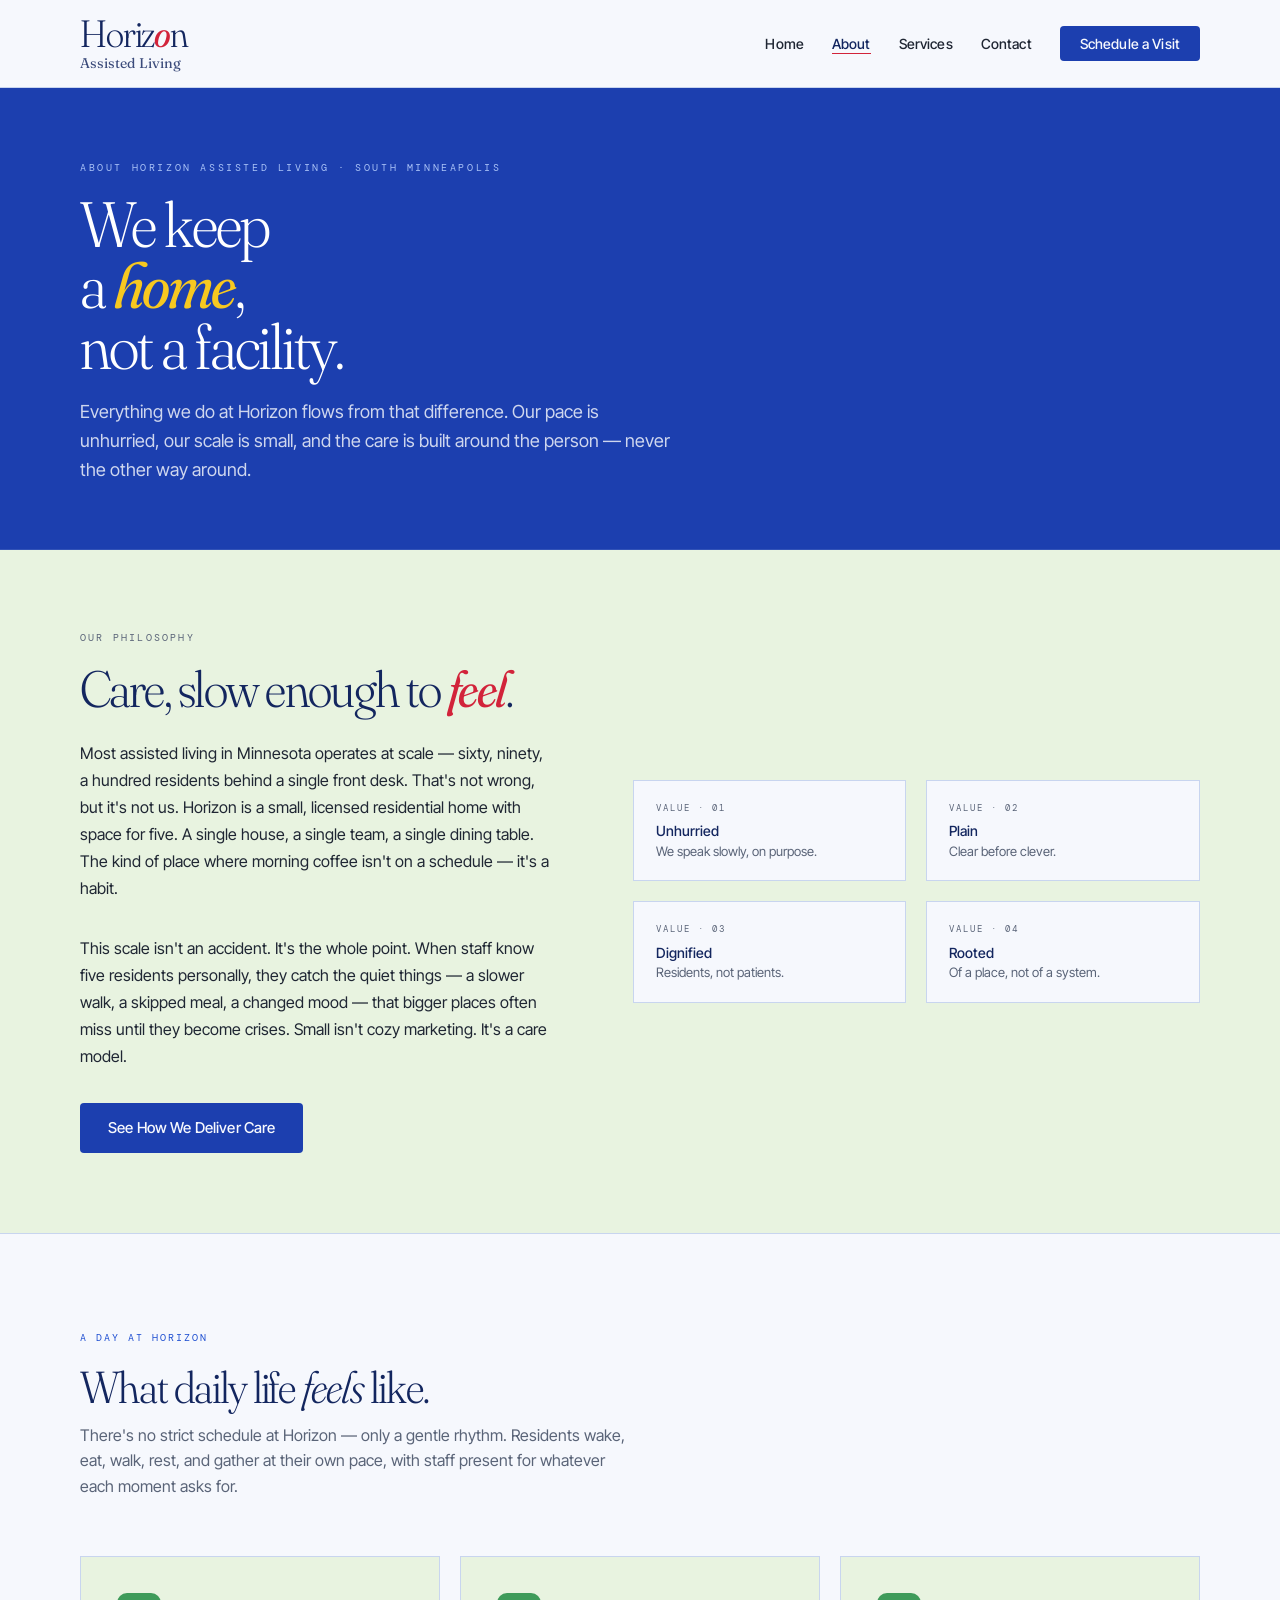
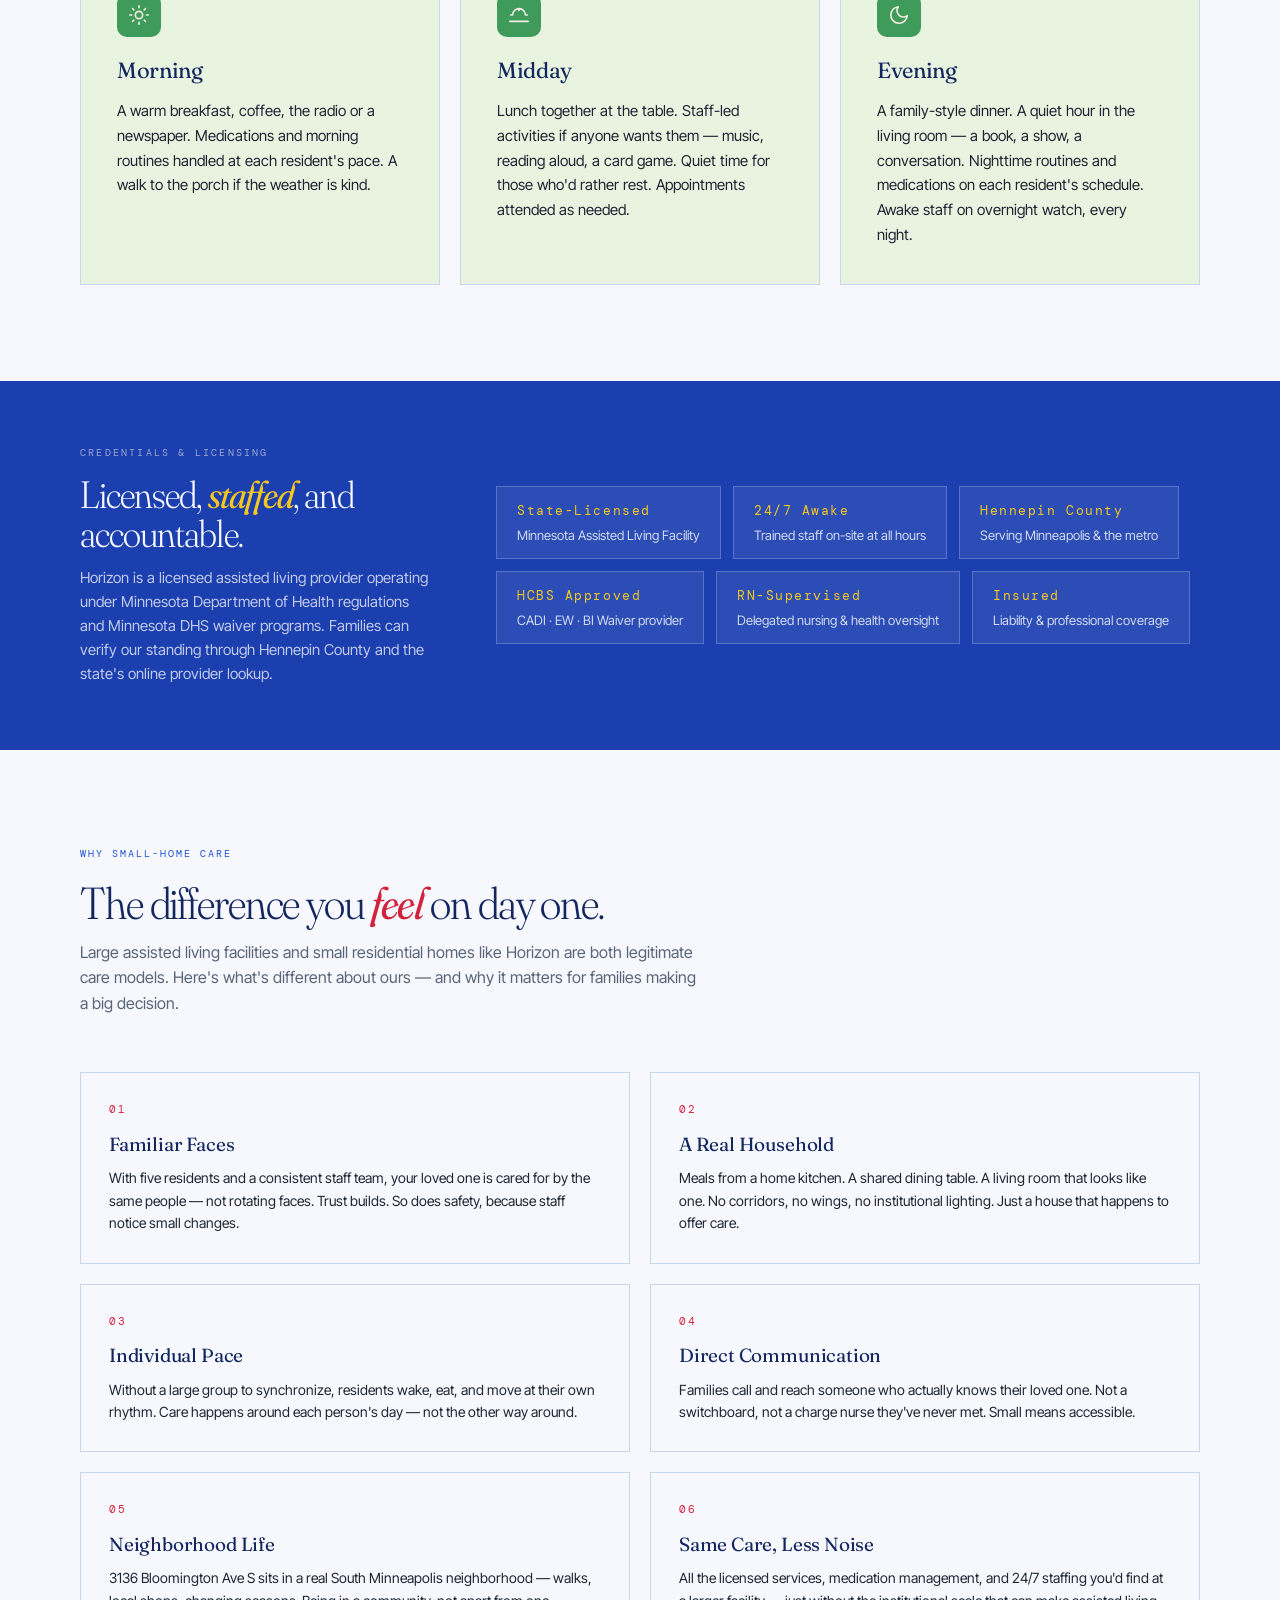
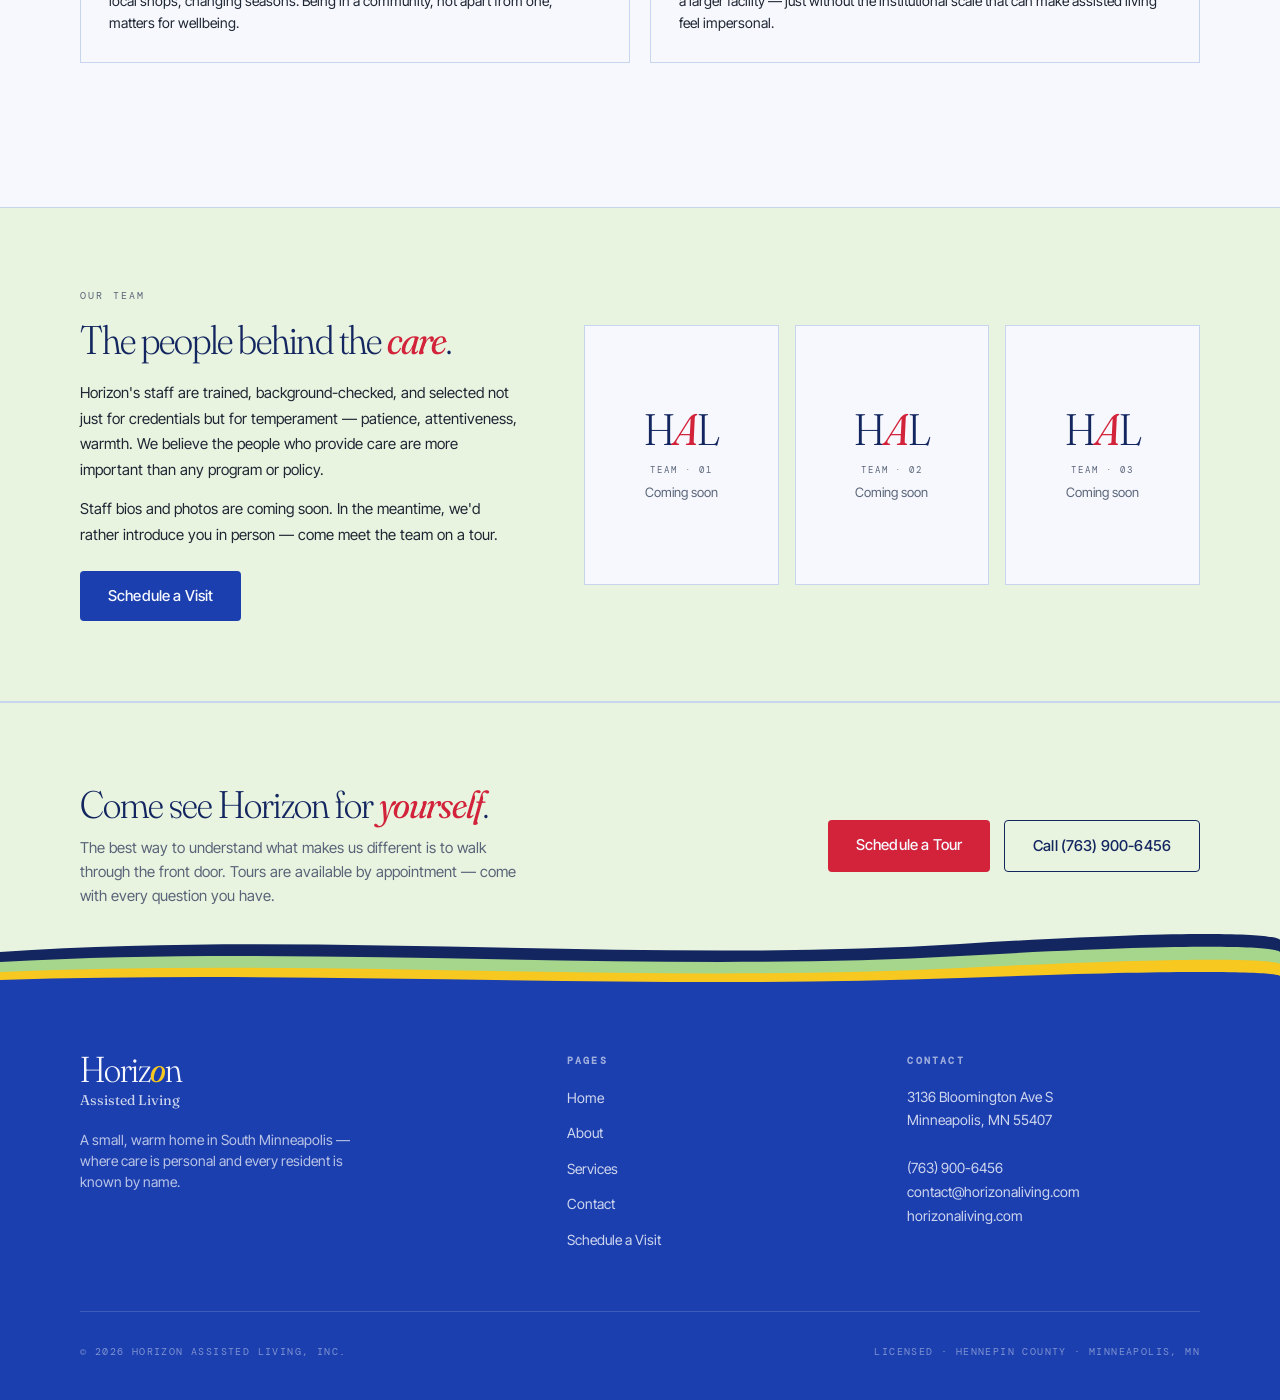
==== commit a5af6f64: "Add files via upload" ====
--- a/about.html
+++ b/about.html
@@ -64,7 +64,7 @@
         "streetAddress": "3136 Bloomington Ave S",
         "addressLocality": "Minneapolis",
         "addressRegion": "MN",
-        "postalCode": "55418",
+        "postalCode": "55407",
         "addressCountry": "US"
       },
       "telephone": "+1-763-900-6456",
@@ -284,7 +284,7 @@
   <!-- ============ TEAM PLACEHOLDER ============ -->
   <section style="background:var(--cream);border-top:1px solid var(--line);border-bottom:1px solid var(--line);padding:80px 0">
     <div class="container">
-      <div style="display:grid;grid-template-columns:1fr 1.4fr;gap:64px;align-items:center">
+      <div class="team-row" style="display:grid;grid-template-columns:1fr 1.4fr;gap:64px;align-items:center">
         <div>
           <div class="eyebrow" style="margin-bottom:14px">Our Team</div>
           <h2 style="font-family:var(--font-display);font-weight:300;font-variation-settings:var(--display-opsz);font-size:clamp(28px,3.2vw,40px);letter-spacing:-0.025em;color:var(--forest);line-height:1.1;margin-bottom:18px">The people behind the <em style="font-style:italic;font-weight:400;color:var(--terracotta)">care</em>.</h2>
@@ -292,7 +292,7 @@
           <p style="font-size:15px;line-height:1.7;color:var(--char);margin-bottom:24px">Staff bios and photos are coming soon. In the meantime, we'd rather introduce you in person — come meet the team on a tour.</p>
           <a href="contact.html" class="btn btn-forest">Schedule a Visit</a>
         </div>
-        <div style="display:grid;grid-template-columns:repeat(3,1fr);gap:16px">
+        <div class="team-thumbs" style="display:grid;grid-template-columns:repeat(3,1fr);gap:16px">
           <div style="aspect-ratio:3/4;background:var(--bone);border:1px solid var(--line);display:flex;align-items:center;justify-content:center;flex-direction:column;padding:20px;text-align:center">
             <div style="font-family:var(--font-display);font-weight:300;font-variation-settings:var(--display-opsz);font-size:44px;letter-spacing:-0.03em;color:var(--forest);line-height:1">H<em style="font-style:italic;font-weight:400;color:var(--terracotta)">A</em>L</div>
             <div style="font-family:var(--font-mono);font-size:9px;letter-spacing:.22em;text-transform:uppercase;color:var(--mute);margin-top:12px">Team · 01</div>
@@ -352,7 +352,7 @@
           <h4>Contact</h4>
           <address>
             3136 Bloomington Ave S<br/>
-            Minneapolis, MN 55418<br/>
+            Minneapolis, MN 55407<br/>
             <br/>
             <a href="tel:7639006456">(763) 900-6456</a><br/>
             <a href="mailto:contact@horizonaliving.com">contact@horizonaliving.com</a><br/>
--- a/css/styles.css
+++ b/css/styles.css
@@ -6,19 +6,26 @@
 
 /* ——— Tokens ——— */
 :root {
-  --forest:     #1F3A2C;
-  --forest-2:   #2A4D3A;
-  --moss:       #5F7A5F;
-  --sage:       #8AA084;
-  --terracotta: #B85F3D;
-  --clay:       #C87A52;
-  --bone:       #F3EDE1;
-  --cream:      #EBE2CF;
-  --sand:       #DDCEB1;
-  --ink:        #17201A;
-  --char:       #263028;
-  --mute:       #6A6F64;
-  --line:       #D5CAB4;
+  /* Royal blue, yellow and red palette */
+  --forest:     #13265F;  /* deep green: headings and text */
+  --forest-2:   #1A3278;
+  --meadow:     #1C3FAF;  /* grassy green: banners and dark sections */
+  --meadow-2:   #16348F;  /* meadow hover */
+  --moss:       #3C5DB8;
+  --sage:       #A6D58C;
+  --teal:       #2E7A80;
+  --blue:       #1F4FD1;  /* brochure teal-blue: labels, icons, links */
+  --sky:        #A9C2F7;  /* light blue */
+  --sun:        #F7C820;  /* soft yellow: numbers on green sections */
+  --terracotta: #D2233A;
+  --clay:       #F7C820;  /* soft peach accent on green sections */
+  --bone:       #F6F8FD;  /* page background */
+  --cream:      #E8F3E0;  /* alternate section background */
+  --sand:       #D8E3F7;
+  --ink:        #111A33;
+  --char:       #1F2633;
+  --mute:       #5A6478;
+  --line:       #C8D5EF;
 
   --font-display: 'Fraunces', serif;
   --font-body:    'Inter Tight', system-ui, sans-serif;
@@ -115,7 +122,7 @@
   padding-bottom: 1px;
 }
 .nav-cta {
-  background: var(--forest);
+  background: var(--meadow);
   color: var(--bone) !important;
   padding: 9px 20px;
   border-radius: var(--radius);
@@ -123,7 +130,7 @@
   font-size: 14px;
   transition: background 0.15s;
 }
-.nav-cta:hover { background: var(--forest-2) !important; color: var(--bone); }
+.nav-cta:hover { background: var(--meadow-2) !important; color: var(--bone); }
 
 /* ——— Page offset ——— */
 .page-body { padding-top: var(--nav-h); }
@@ -154,12 +161,12 @@
   background: var(--terracotta);
   color: var(--bone);
 }
-.btn-primary:hover { background: #a35234; }
+.btn-primary:hover { background: #B01C30; }
 .btn-forest {
-  background: var(--forest);
+  background: var(--meadow);
   color: var(--bone);
 }
-.btn-forest:hover { background: var(--forest-2); }
+.btn-forest:hover { background: var(--meadow-2); }
 .btn-outline {
   background: transparent;
   border: 1.5px solid var(--forest);
@@ -179,12 +186,22 @@
   font-size: 10px;
   letter-spacing: 0.2em;
   text-transform: uppercase;
-  color: var(--terracotta);
+  color: var(--blue);
 }
 
 /* ——— Footer ——— */
+.site-footer { position: relative; }
+.site-footer::before {
+  content: "";
+  position: absolute;
+  left: 0; right: 0;
+  top: -59px;
+  height: 60px;
+  background: url("data:image/svg+xml,%3Csvg xmlns='http://www.w3.org/2000/svg' viewBox='0 0 1200 60' preserveAspectRatio='none'%3E%3Cpath d='M0 22 C300 0 600 34 900 14 S1200 10 1200 10 V60 H0Z' fill='%2313265F'/%3E%3Cpath d='M0 32 C300 14 600 44 900 26 S1200 22 1200 22 V60 H0Z' fill='%23A6D58C'/%3E%3Cpath d='M0 42 C300 28 600 54 900 38 S1200 34 1200 34 V60 H0Z' fill='%23F7C820'/%3E%3Cpath d='M0 50 C300 40 600 60 900 48 S1200 46 1200 46 V60 H0Z' fill='%231C3FAF'/%3E%3C/svg%3E") no-repeat center / 100% 100%;
+  pointer-events: none;
+}
 .site-footer {
-  background: var(--forest);
+  background: var(--meadow);
   color: var(--bone);
   padding: 64px 0 40px;
   margin-top: 0;
@@ -194,7 +211,7 @@
   grid-template-columns: 1.5fr 1fr 1fr;
   gap: 48px;
   padding-bottom: 48px;
-  border-bottom: 1px solid rgba(243,237,225,0.15);
+  border-bottom: 1px solid rgba(246,248,253,0.15);
   margin-bottom: 32px;
 }
 .footer-logo .word {
@@ -261,7 +278,7 @@
 
 /* ——— Hero (homepage) ——— */
 .hero {
-  background: var(--forest);
+  background: var(--meadow);
   color: var(--bone);
   padding: 100px 0 96px;
   position: relative;
@@ -272,7 +289,7 @@
   position: absolute;
   inset: 0;
   background-image:
-    linear-gradient(90deg, var(--forest) 35%, rgba(31,58,44,0.82) 55%, rgba(31,58,44,0.5) 100%),
+    linear-gradient(90deg, var(--meadow) 35%, rgba(28,63,175,0.82) 55%, rgba(28,63,175,0.5) 100%),
     url('https://images.unsplash.com/photo-1470229722913-7c0e2dbbafd3?w=1600&auto=format&fit=crop&q=80');
   background-size: cover;
   background-position: center right;
@@ -285,7 +302,7 @@
   position: absolute;
   bottom: 0; left: 0; right: 0;
   height: 1px;
-  background: rgba(243,237,225,0.1);
+  background: rgba(246,248,253,0.1);
   z-index: 1;
 }
 .hero-inner {
@@ -299,7 +316,7 @@
   font-size: 10px;
   letter-spacing: 0.26em;
   text-transform: uppercase;
-  opacity: 0.6;
+  color: var(--sky);
   margin-bottom: 20px;
 }
 .hero h1 {
@@ -314,7 +331,7 @@
 .hero h1 em {
   font-style: italic;
   font-weight: 400;
-  color: var(--clay);
+  color: var(--sun);
 }
 .hero-body {
   font-size: 17px;
@@ -330,7 +347,7 @@
 }
 .hero-card {
   background: rgba(255,255,255,0.05);
-  border: 1px solid rgba(243,237,225,0.18);
+  border: 1px solid rgba(246,248,253,0.18);
   padding: 36px;
   display: flex;
   flex-direction: column;
@@ -338,7 +355,7 @@
 }
 .hero-stat {
   padding-bottom: 22px;
-  border-bottom: 1px solid rgba(243,237,225,0.12);
+  border-bottom: 1px solid rgba(246,248,253,0.12);
 }
 .hero-stat:last-child { border-bottom: none; padding-bottom: 0; }
 .hero-stat .number {
@@ -347,7 +364,7 @@
   font-size: 44px;
   letter-spacing: -0.03em;
   line-height: 1;
-  color: var(--clay);
+  color: var(--sun);
   font-variation-settings: var(--display-opsz);
 }
 .hero-stat .label {
@@ -381,7 +398,7 @@
 .photo-feature {
   position: relative;
   min-height: 420px;
-  background-color: var(--forest);
+  background-color: var(--meadow);
   background-image:
     linear-gradient(180deg, rgba(23,32,26,0.28) 0%, rgba(23,32,26,0.38) 65%, rgba(23,32,26,0.62) 100%),
     url('https://images.unsplash.com/photo-1519974719765-e6559eac2575?w=1800&auto=format&fit=crop&q=80');
@@ -527,7 +544,7 @@
 .service-card .sc-icon {
   width: 44px;
   height: 44px;
-  background: var(--forest);
+  background: var(--blue);
   border-radius: 10px;
   display: flex;
   align-items: center;
@@ -553,7 +570,7 @@
   font-size: 10px;
   letter-spacing: 0.18em;
   text-transform: uppercase;
-  color: var(--terracotta);
+  color: var(--blue);
   margin-top: auto;
   display: flex;
   align-items: center;
@@ -569,7 +586,7 @@
 
 /* ——— Waivers strip ——— */
 .waivers-strip {
-  background: var(--forest);
+  background: var(--meadow);
   color: var(--bone);
   padding: 64px 0;
 }
@@ -605,7 +622,7 @@
 }
 .waiver-tag {
   background: rgba(255,255,255,0.07);
-  border: 1px solid rgba(243,237,225,0.22);
+  border: 1px solid rgba(246,248,253,0.22);
   padding: 14px 20px;
   display: flex;
   flex-direction: column;
@@ -616,7 +633,7 @@
   font-family: var(--font-mono);
   font-size: 13px;
   letter-spacing: 0.12em;
-  color: var(--clay);
+  color: var(--sun);
 }
 .waiver-tag .wt-name {
   font-size: 13px;
@@ -666,10 +683,10 @@
 
 /* ——— Page hero (inner pages) ——— */
 .page-hero {
-  background: var(--forest);
+  background: var(--meadow);
   color: var(--bone);
   padding: 72px 0 64px;
-  border-bottom: 1px solid rgba(243,237,225,0.1);
+  border-bottom: 1px solid rgba(246,248,253,0.1);
   position: relative;
   overflow: hidden;
 }
@@ -678,21 +695,21 @@
   position: absolute;
   inset: 0;
   background-image:
-    linear-gradient(100deg, var(--forest) 42%, rgba(31,58,44,0.78) 65%, rgba(31,58,44,0.55) 100%);
+    linear-gradient(100deg, var(--meadow) 42%, rgba(28,63,175,0.78) 65%, rgba(28,63,175,0.55) 100%);
   background-size: cover;
   background-position: center;
   z-index: 0;
 }
 .page-hero.services-hero::before {
   background-image:
-    linear-gradient(100deg, var(--forest) 42%, rgba(31,58,44,0.78) 65%, rgba(31,58,44,0.55) 100%),
+    linear-gradient(100deg, var(--meadow) 42%, rgba(28,63,175,0.78) 65%, rgba(28,63,175,0.55) 100%),
     url('https://images.unsplash.com/photo-1513161455079-7dc1de15ef3e?w=1600&auto=format&fit=crop&q=80');
   background-size: cover;
   background-position: center;
 }
 .page-hero.contact-hero::before {
   background-image:
-    linear-gradient(100deg, var(--forest) 42%, rgba(31,58,44,0.78) 65%, rgba(31,58,44,0.55) 100%),
+    linear-gradient(100deg, var(--meadow) 42%, rgba(28,63,175,0.78) 65%, rgba(28,63,175,0.55) 100%),
     url('https://images.unsplash.com/photo-1511497584788-876760111969?w=1600&auto=format&fit=crop&q=80');
   background-size: cover;
   background-position: center;
@@ -736,7 +753,7 @@
   overflow: hidden;
 }
 .sfc-header {
-  background: var(--forest);
+  background: var(--meadow);
   color: var(--bone);
   padding: 32px 40px;
   display: flex;
@@ -760,8 +777,8 @@
   font-size: 9px;
   letter-spacing: 0.22em;
   text-transform: uppercase;
-  background: rgba(243,237,225,0.12);
-  border: 1px solid rgba(243,237,225,0.25);
+  background: rgba(246,248,253,0.12);
+  border: 1px solid rgba(246,248,253,0.25);
   padding: 6px 12px;
   white-space: nowrap;
 }
@@ -878,7 +895,7 @@
 
 /* Process steps */
 .process {
-  background: var(--forest);
+  background: var(--meadow);
   color: var(--bone);
   padding: 72px 0;
 }
@@ -910,14 +927,14 @@
 .step {
   padding: 28px;
   background: rgba(255,255,255,0.05);
-  border: 1px solid rgba(243,237,225,0.15);
+  border: 1px solid rgba(246,248,253,0.15);
 }
 .step .s-num {
   font-family: var(--font-mono);
   font-size: 11px;
   letter-spacing: 0.22em;
   text-transform: uppercase;
-  color: var(--clay);
+  color: var(--sun);
   margin-bottom: 14px;
 }
 .step h3 {
@@ -992,6 +1009,24 @@
   margin-top: 6px;
   margin-bottom: 24px;
 }
+.field-error {
+  display: none;
+  font-size: 12px;
+  color: var(--terracotta);
+  letter-spacing: 0.01em;
+  margin-top: 4px;
+  font-weight: 500;
+  line-height: 1.4;
+}
+.field-error.show {
+  display: block;
+}
+.form-group input.invalid,
+.form-group select.invalid,
+.form-group textarea.invalid {
+  border-color: var(--terracotta);
+  background: rgba(184,95,61,0.04);
+}
 
 .contact-aside {
   display: flex;
@@ -1041,7 +1076,7 @@
 
 .success-msg {
   display: none;
-  background: var(--forest);
+  background: var(--meadow);
   color: var(--bone);
   padding: 16px 20px;
   font-size: 14px;
@@ -1073,19 +1108,136 @@
   .cta-band-inner { flex-direction: column; align-items: flex-start; }
   .services-grid { grid-template-columns: 1fr 1fr; }
   .steps { grid-template-columns: 1fr 1fr; }
-  .included-grid { grid-template-columns: 1fr; }
+  .included-grid { grid-template-columns: 1fr 1fr; }
   .sfc-body { grid-template-columns: 1fr; }
+
+  /* Inline-grid escape hatches (about.html / services.html sections) */
+  .split-2,
+  .split-2-narrow,
+  .team-row,
+  .team-thumbs { grid-template-columns: 1fr !important; gap: 32px !important; }
+  .team-thumbs { grid-template-columns: repeat(3, 1fr) !important; gap: 12px !important; }
+}
+
+@media (max-width: 880px) {
+  /* Hamburger nav kicks in earlier so 5 links + CTA never wrap */
+  .nav-links { display: none; position: fixed; top: var(--nav-h); left: 0; right: 0; background: var(--bone); border-bottom: 1px solid var(--line); flex-direction: column; padding: 24px; gap: 18px; }
+  .nav-links.open { display: flex; }
+  .nav-links a { font-size: 16px; }
+  .nav-links .nav-cta { display: inline-block; margin-top: 4px; align-self: flex-start; padding: 11px 22px; }
+  .nav-toggle { display: block; }
 }
 
 @media (max-width: 640px) {
-  .nav-links { display: none; position: fixed; top: var(--nav-h); left: 0; right: 0; background: var(--bone); border-bottom: 1px solid var(--line); flex-direction: column; padding: 24px; gap: 20px; }
-  .nav-links.open { display: flex; }
-  .nav-toggle { display: block; }
   .services-grid { grid-template-columns: 1fr; }
   .steps { grid-template-columns: 1fr; }
-  .footer-grid { grid-template-columns: 1fr; }
+  .footer-grid { grid-template-columns: 1fr; gap: 32px; }
   .form-row { grid-template-columns: 1fr; }
   .hero { padding: 60px 0 72px; }
   .about-details { grid-template-columns: 1fr; }
+  .included-grid { grid-template-columns: 1fr; }
   .sfc-header { flex-direction: column; align-items: flex-start; gap: 12px; }
-}
+  .team-thumbs { grid-template-columns: 1fr 1fr !important; gap: 12px !important; }
+  .team-thumbs > *:nth-child(3) { display: none; }
+
+  /* Tighter hero typography on small phones */
+  .hero h1 { font-size: clamp(42px, 11vw, 60px); line-height: 1; }
+  .page-hero h1 { font-size: clamp(38px, 10vw, 56px); line-height: 1; }
+  .page-hero { padding: 56px 0 48px; }
+  .about-heading,
+  .section-title { font-size: clamp(30px, 8vw, 40px); }
+
+  /* Reduce big section padding on phones */
+  .about-strip,
+  .services-section,
+  .cta-band,
+  .waivers-strip { padding: 56px 0; }
+
+  /* Allow waiver tags to be more readable */
+  .waiver-tag { min-width: 0; flex: 1 1 calc(50% - 6px); }
+
+  /* Detail blocks tighter */
+  .detail-block { padding: 16px 18px; }
+
+  /* CTA band button alignment */
+  .cta-band-actions { width: 100%; flex-direction: column; }
+  .cta-band-actions .btn { text-align: center; }
+
+  /* Page-hero better proportions */
+  .page-hero p { font-size: 16px; }
+}
+
+/* ——— Hero badge ——— */
+.hero-badge {
+  display: inline-block;
+  background: var(--sun);
+  color: var(--forest);
+  font-family: var(--font-body);
+  font-weight: 600;
+  font-size: 12px;
+  letter-spacing: 0.12em;
+  text-transform: uppercase;
+  padding: 8px 14px;
+  border-radius: var(--radius);
+  margin-bottom: 18px;
+}
+
+/* ——— Values ——— */
+.values-section {
+  padding: 96px 0;
+  background: #E6EEFC;
+  border-top: 4px solid var(--blue);
+}
+.values-section .section-title {
+  font-variation-settings: var(--display-opsz);
+  letter-spacing: -0.025em;
+  font-family: var(--font-display);
+  font-weight: 300;
+  font-size: clamp(34px, 4vw, 48px);
+  line-height: 1.1;
+  color: var(--forest);
+  margin-bottom: 16px;
+}
+.values-section .section-title em { font-style: italic; color: var(--blue); }
+.values-section .section-sub { max-width: 560px; color: var(--mute); margin-bottom: 48px; }
+.values-grid {
+  display: grid;
+  grid-template-columns: repeat(4, minmax(0, 1fr));
+  gap: 20px;
+}
+.value-card {
+  background: #FFFFFF;
+  border: 1px solid #C8D5EF;
+  border-top: 5px solid var(--sun);
+  border-radius: 0 0 var(--radius) var(--radius);
+  padding: 28px 24px;
+}
+.value-card h3 {
+  font-family: var(--font-display);
+  font-weight: 400;
+  font-size: 24px;
+  color: var(--blue);
+  margin-bottom: 10px;
+}
+.value-card p { font-size: 15px; color: var(--char); line-height: 1.6; }
+@media (max-width: 960px) { .values-grid { grid-template-columns: repeat(2, minmax(0, 1fr)); } }
+@media (max-width: 640px) {
+  .values-section { padding: 64px 0; }
+  .values-grid { grid-template-columns: 1fr; }
+}
+
+/* ——— Royal blue banners ——— */
+.hero-badge { background: var(--terracotta); color: #FFFFFF; }
+.hero-eyebrow, .page-hero .ph-eyebrow { color: var(--sky); opacity: 1; }
+.hero h1, .page-hero h1 { color: #FFFFFF; }
+.hero h1 em, .page-hero h1 em { color: var(--sun); }
+.hero-stat .number { color: var(--sun); }
+.hero .btn-outline { border-color: rgba(255,255,255,0.7) !important; color: #FFFFFF !important; }
+.hero .btn-outline:hover { background: #FFFFFF; color: var(--meadow) !important; }
+.value-card { border-top-color: var(--sun); }
+.values-section { border-top-color: var(--meadow); }
+
+/* ——— Light green touches ——— */
+.service-card .sc-icon { background: #3E9B5A; }
+.value-card { border-top-color: var(--sage); }
+.value-card:nth-child(even) { border-top-color: var(--sun); }
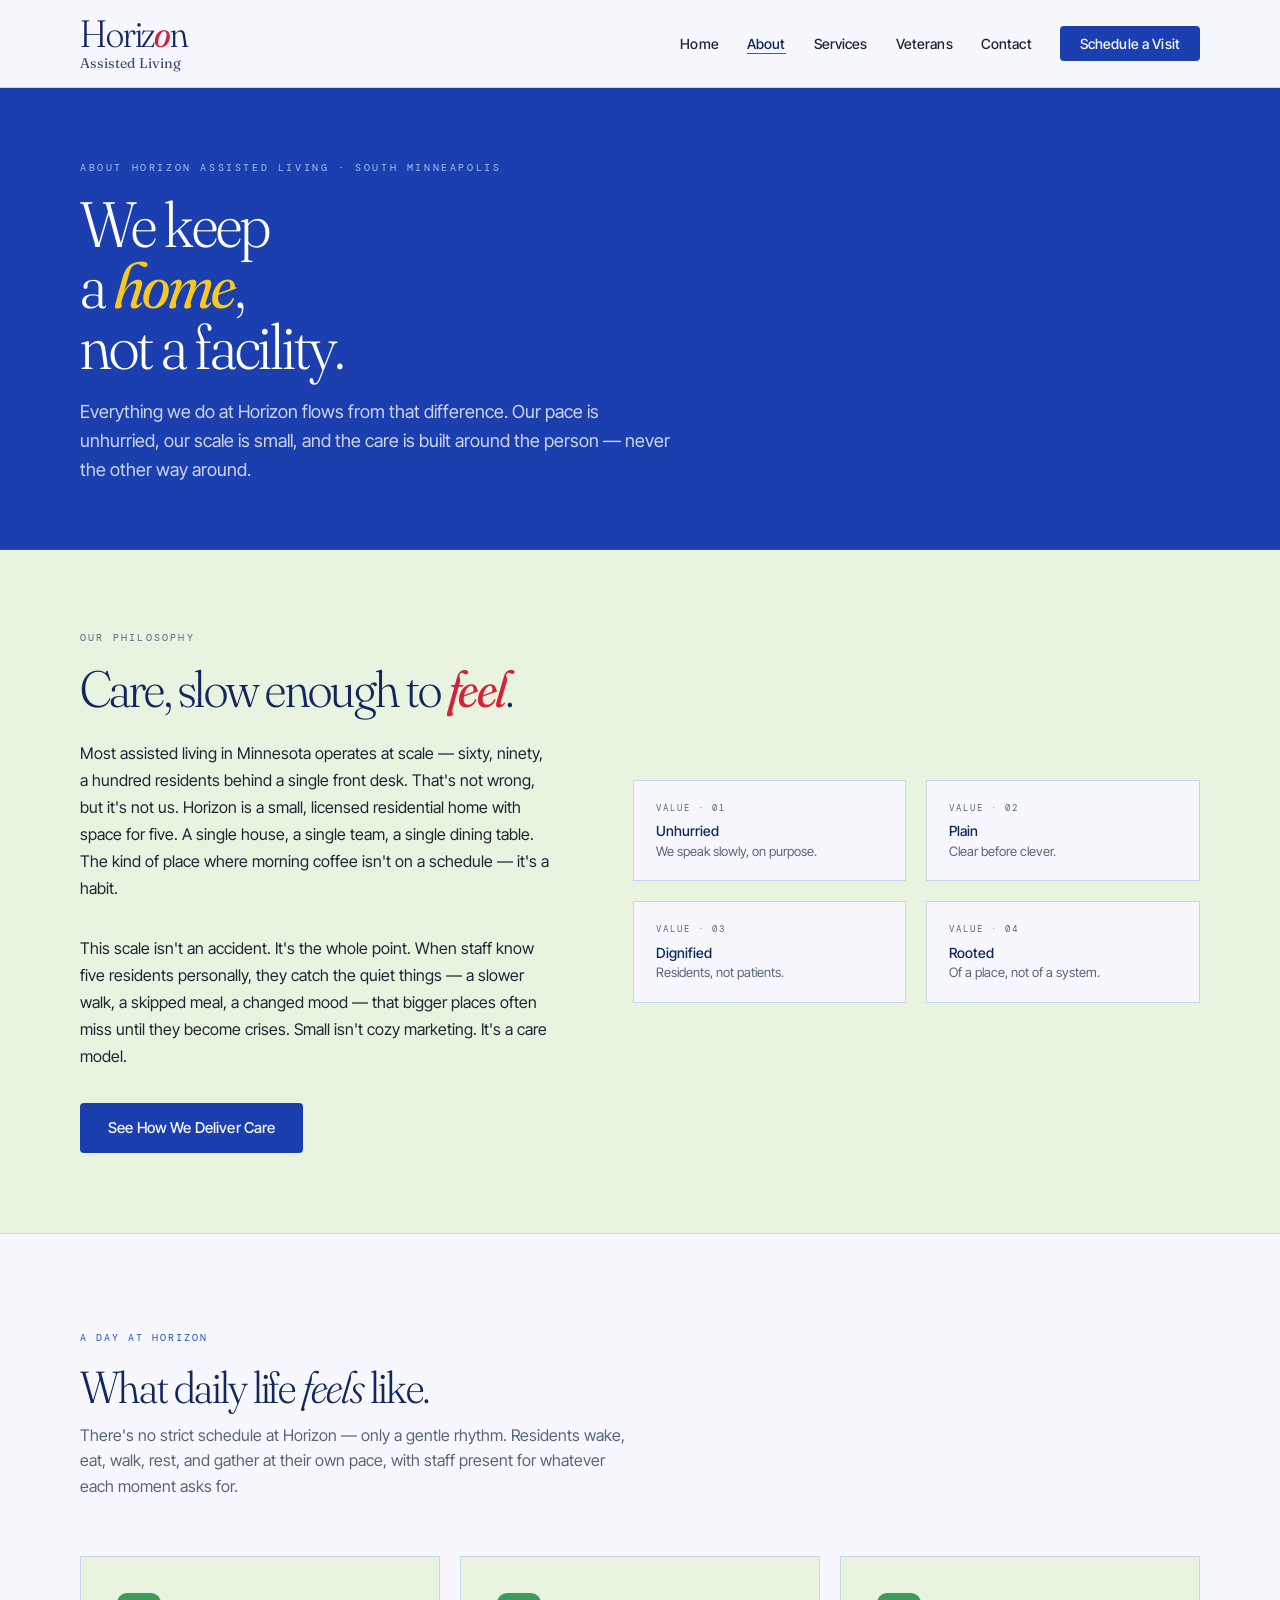
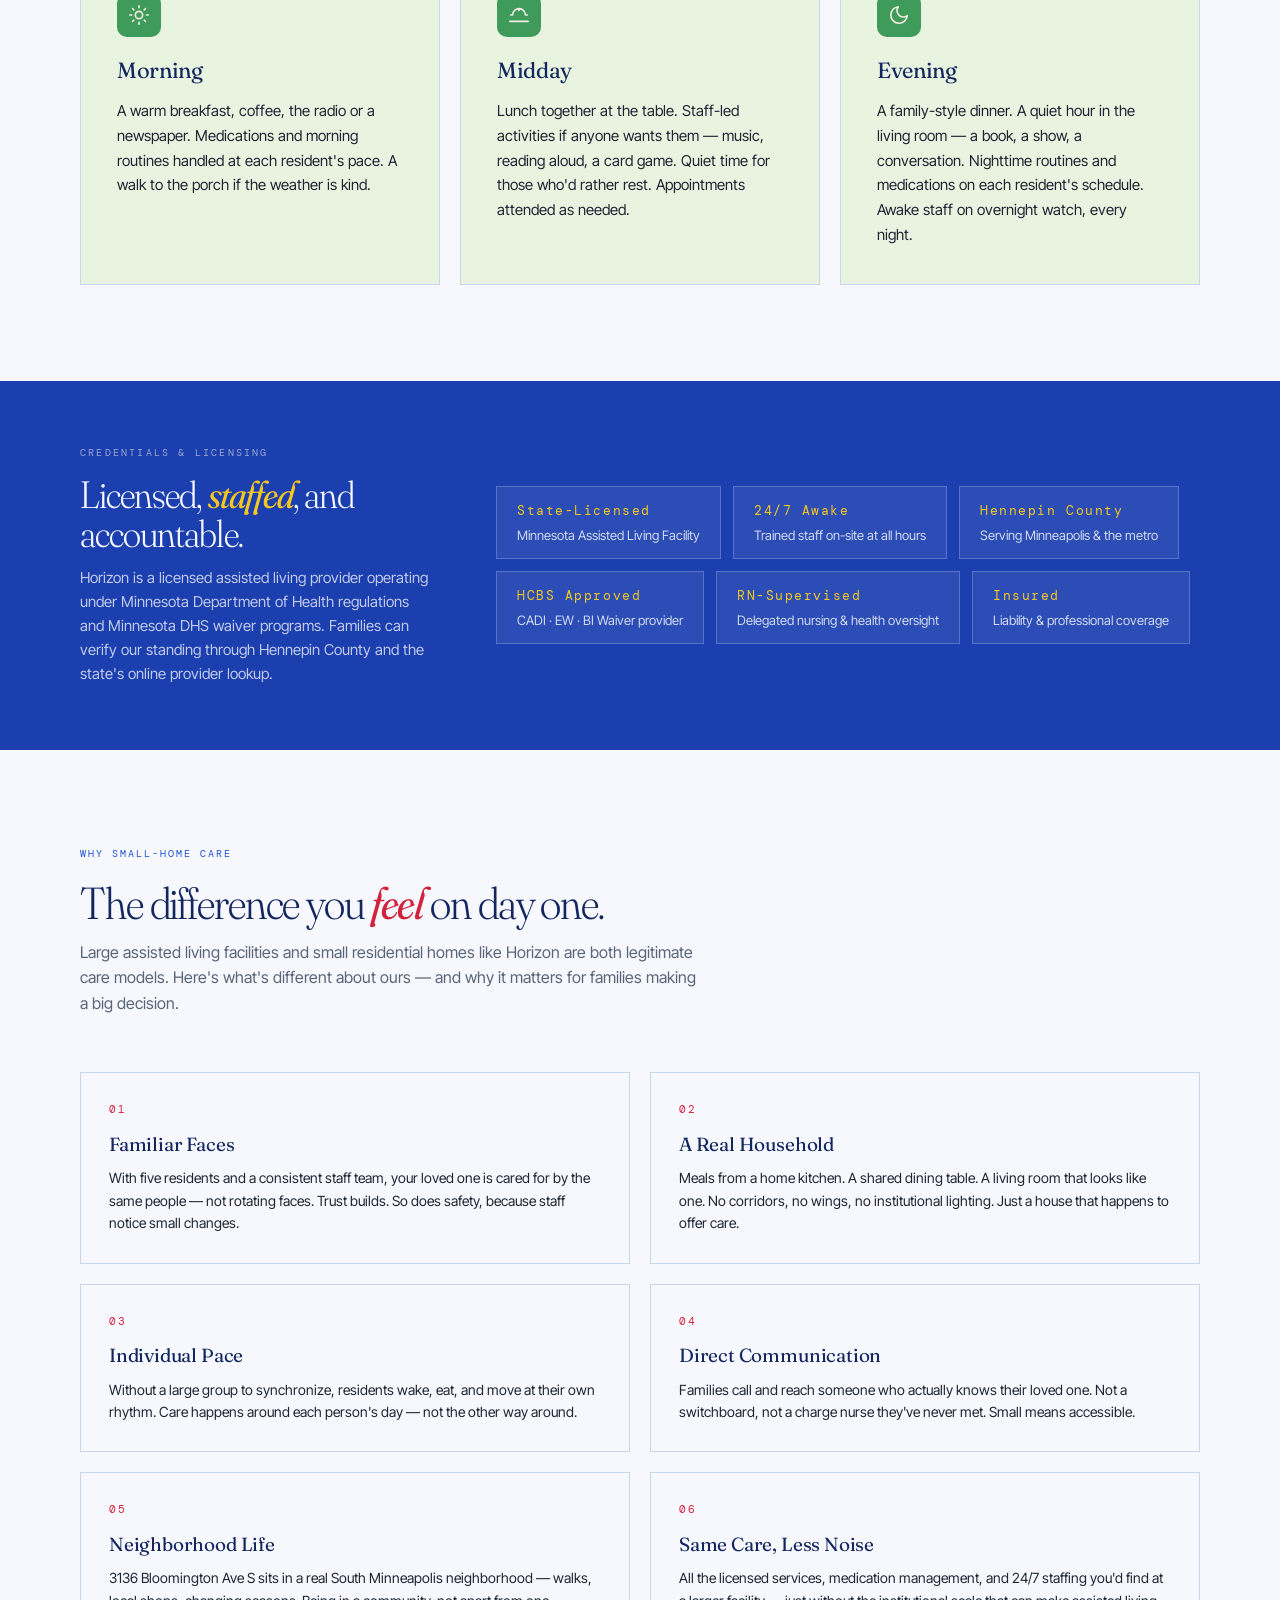
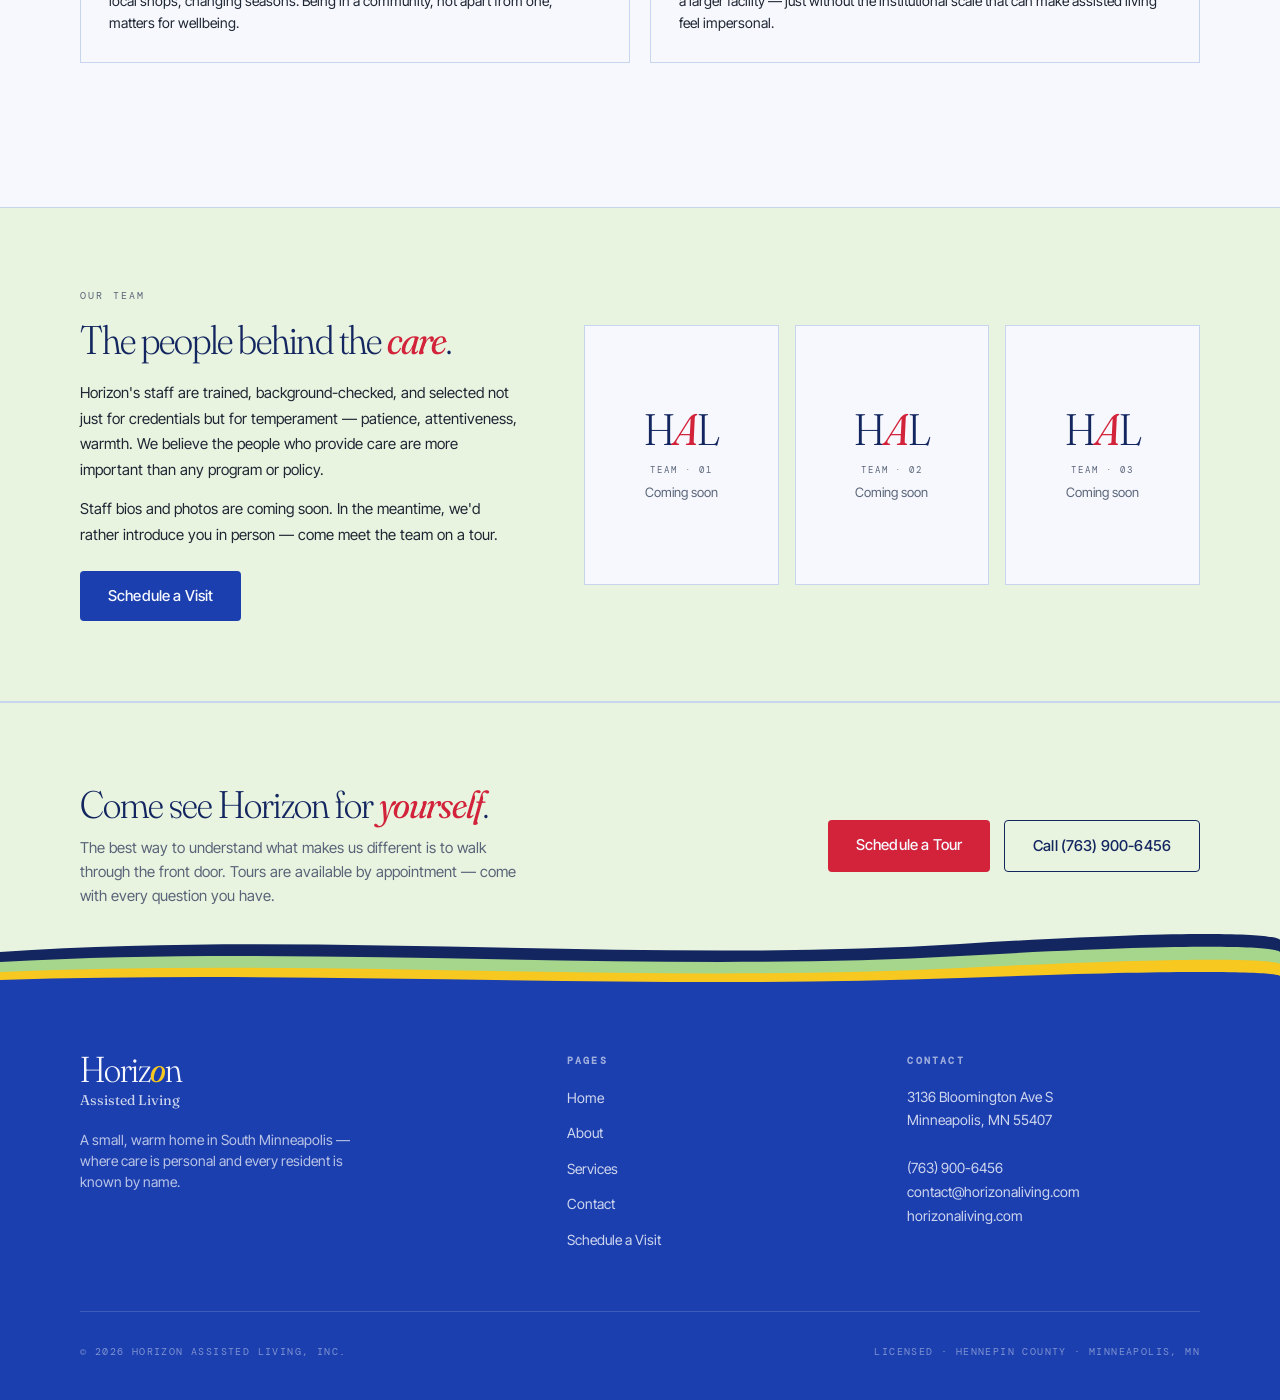
==== commit 573cb52b: "Add files via upload" ====
--- a/about.html
+++ b/about.html
@@ -98,6 +98,7 @@
         <li><a href="index.html">Home</a></li>
         <li><a href="about.html" class="active">About</a></li>
         <li><a href="services.html">Services</a></li>
+        <li><a href="index.html#veterans">Veterans</a></li>
         <li><a href="contact.html">Contact</a></li>
         <li><a href="contact.html" class="nav-cta">Schedule a Visit</a></li>
       </ul>
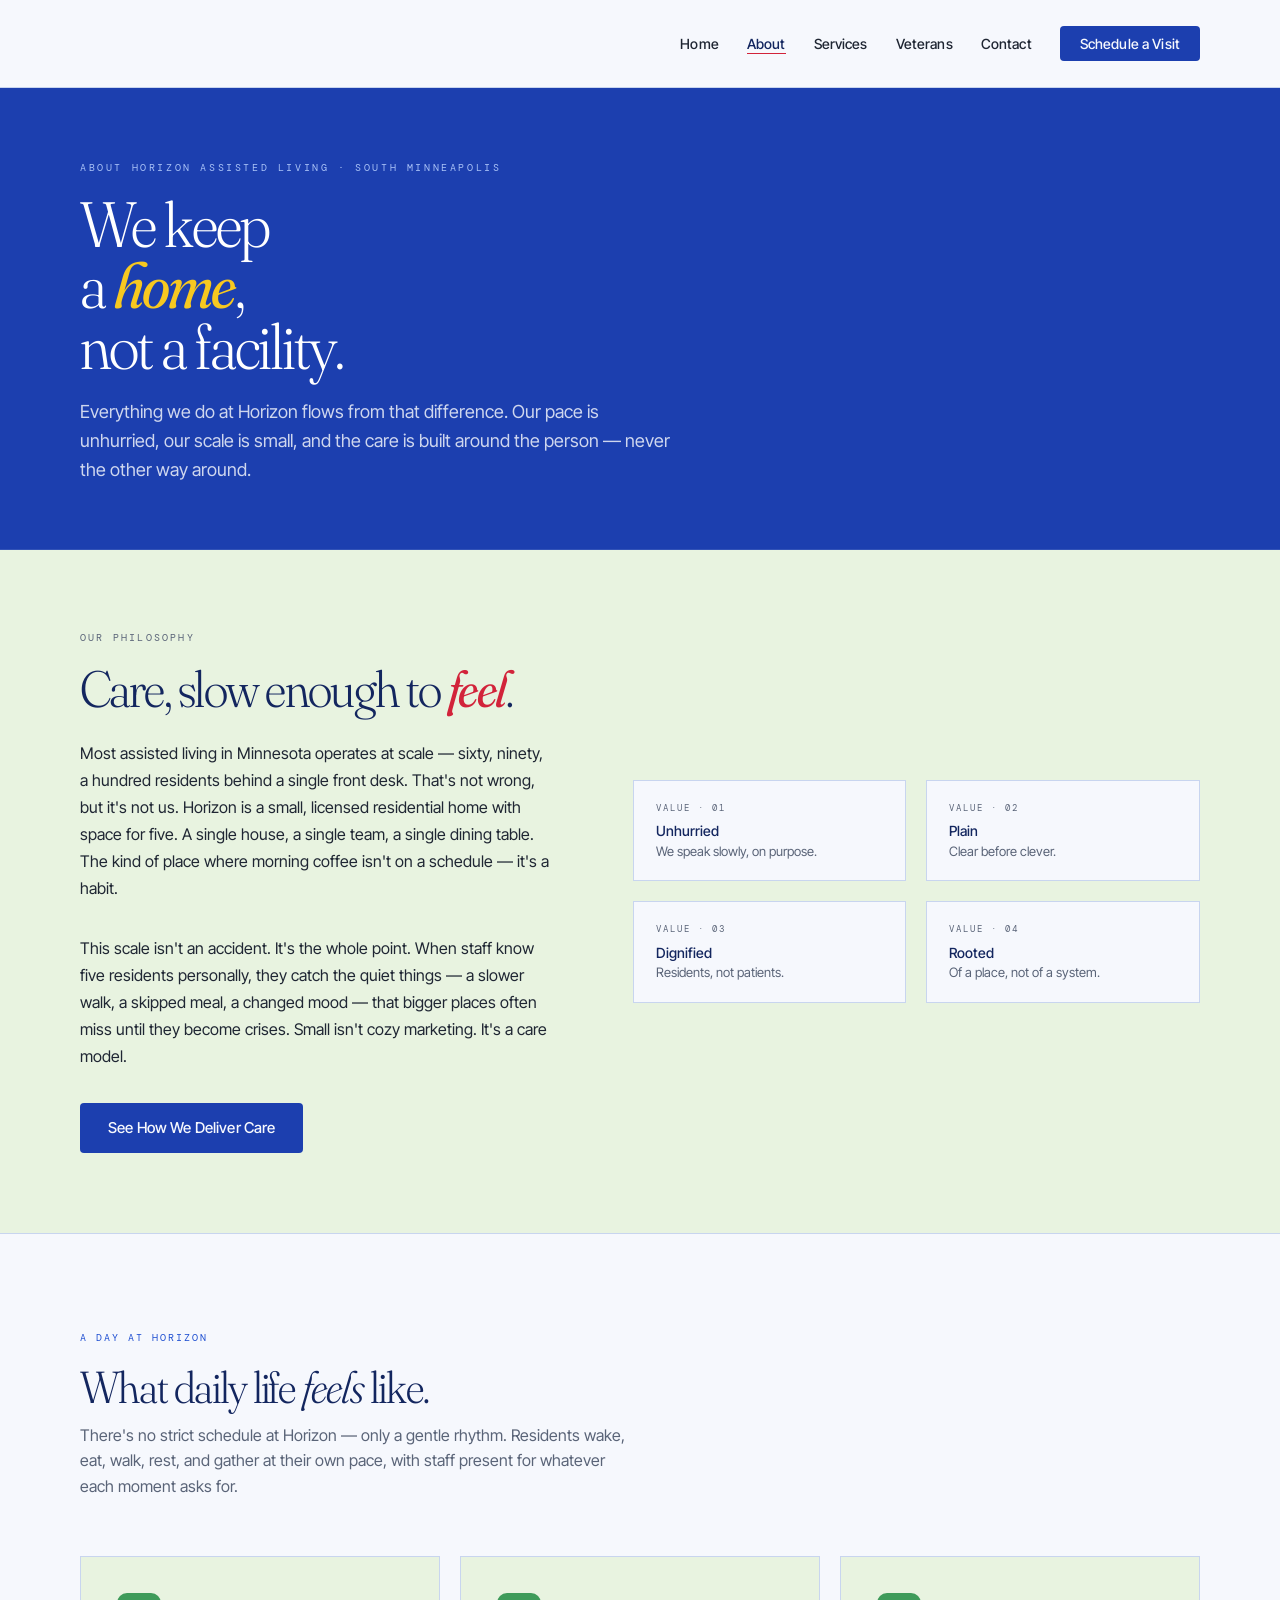
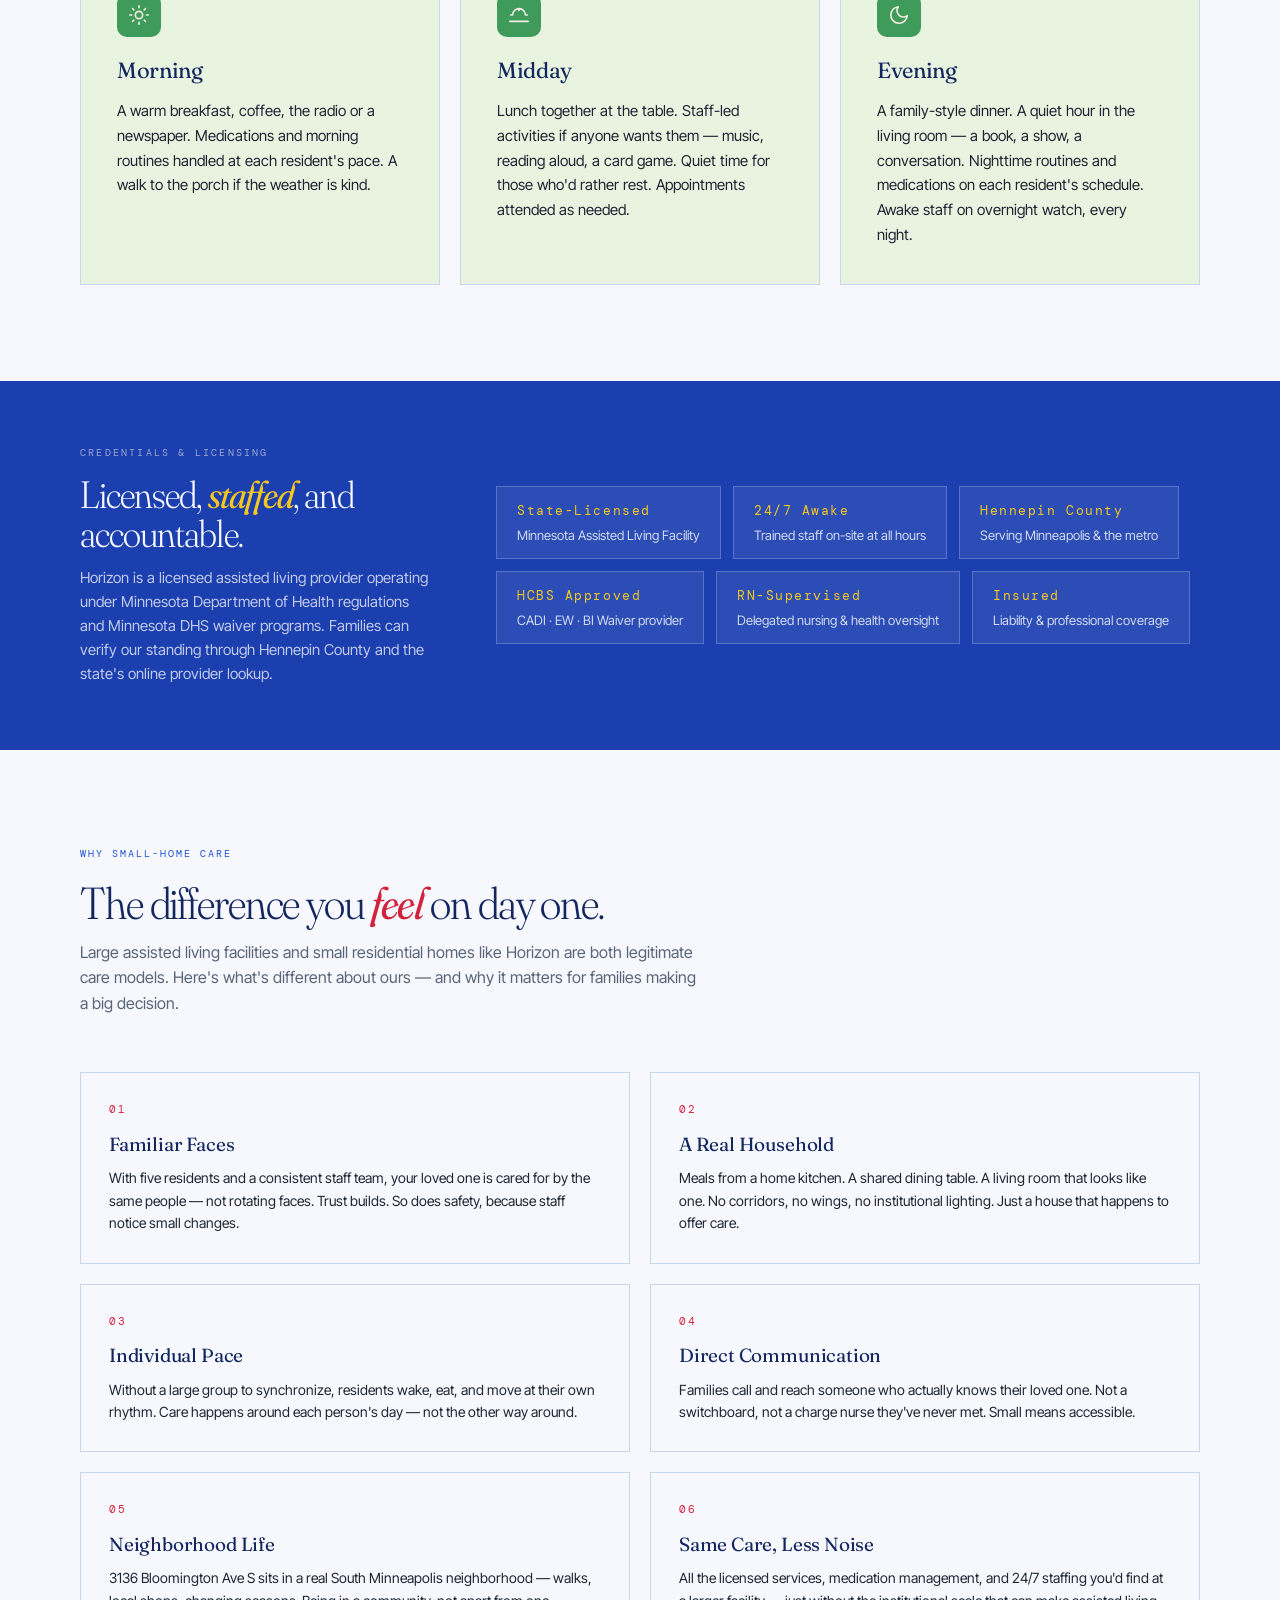
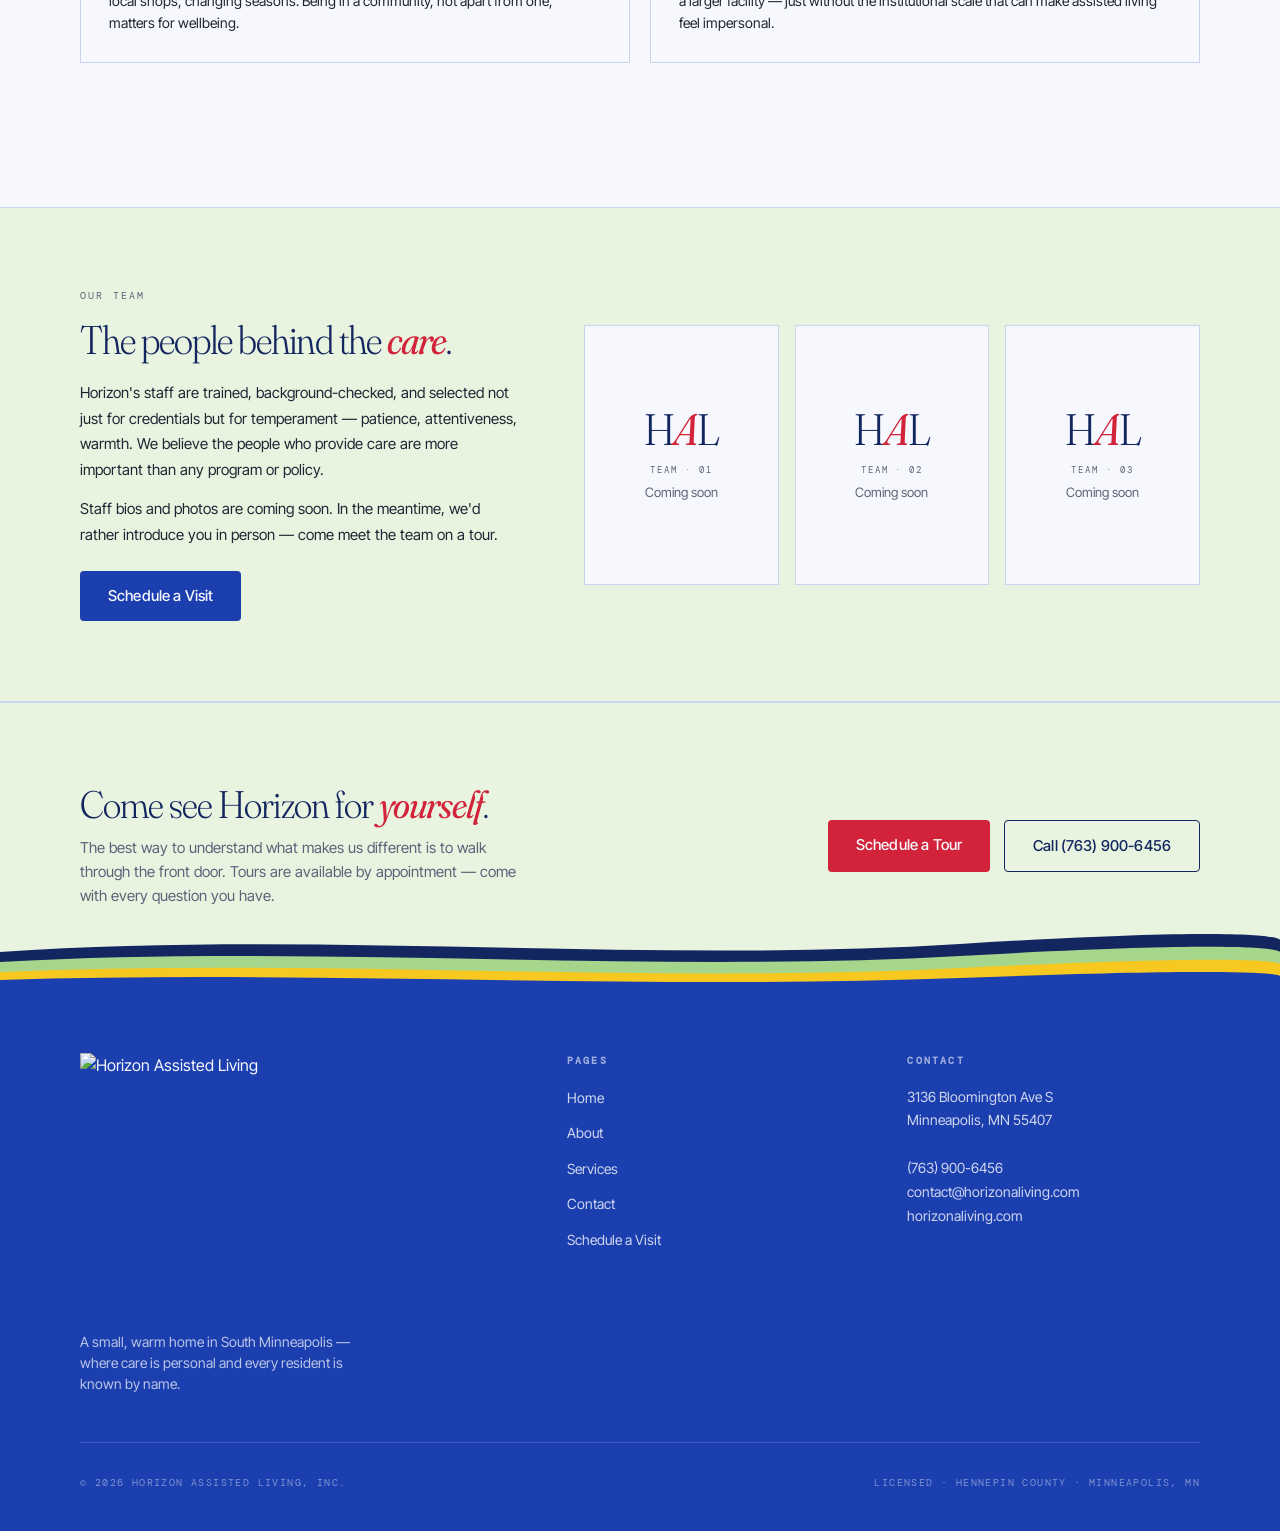
==== commit 9099190e: "Add files via upload" ====
--- a/about.html
+++ b/about.html
@@ -91,8 +91,7 @@
   <nav class="nav">
     <div class="container">
       <a href="index.html" class="nav-logo" aria-label="Horizon Assisted Living — home">
-        <div class="word">Horiz<em>o</em>n</div>
-        <div class="sub">Assisted Living</div>
+        <img src="logo.png" alt="Horizon Assisted Living" class="nav-logo-img" width="253" height="260" />
       </a>
       <ul class="nav-links" id="nav-links">
         <li><a href="index.html">Home</a></li>
@@ -335,8 +334,7 @@
     <div class="container">
       <div class="footer-grid">
         <div class="footer-logo">
-          <div class="word">Horiz<em>o</em>n</div>
-          <div class="sub">Assisted Living</div>
+          <img src="logo.png" alt="Horizon Assisted Living" class="footer-logo-img" width="253" height="260" />
           <p class="tagline">A small, warm home in South Minneapolis — where care is personal and every resident is known by name.</p>
         </div>
         <div class="footer-col">
--- a/css/styles.css
+++ b/css/styles.css
@@ -1241,3 +1241,50 @@
 .service-card .sc-icon { background: #3E9B5A; }
 .value-card { border-top-color: var(--sage); }
 .value-card:nth-child(even) { border-top-color: var(--sun); }
+
+/* ——— Veterans ——— */
+.veterans-section {
+  padding: 96px 0;
+  background: var(--meadow);
+  color: #FFFFFF;
+  border-top: 6px solid var(--terracotta);
+}
+.vet-badge {
+  display: inline-block;
+  background: var(--terracotta);
+  color: #FFFFFF;
+  font-weight: 600;
+  font-size: 12px;
+  letter-spacing: 0.12em;
+  text-transform: uppercase;
+  padding: 8px 14px;
+  border-radius: var(--radius);
+  margin-bottom: 20px;
+}
+.vet-badge span { color: var(--sun); }
+.vet-title {
+  font-family: var(--font-display);
+  font-weight: 300;
+  font-variation-settings: var(--display-opsz);
+  font-size: clamp(34px, 4vw, 52px);
+  letter-spacing: -0.025em;
+  line-height: 1.1;
+  margin-bottom: 16px;
+}
+.vet-title em { font-style: italic; color: var(--sun); }
+.vet-sub { max-width: 620px; font-size: 17px; line-height: 1.6; opacity: 0.9; margin-bottom: 44px; }
+.vet-grid { display: grid; grid-template-columns: repeat(3, minmax(0, 1fr)); gap: 20px; }
+.vet-card {
+  background: rgba(255,255,255,0.07);
+  border: 1px solid rgba(255,255,255,0.2);
+  border-top: 4px solid var(--sun);
+  border-radius: 0 0 var(--radius) var(--radius);
+  padding: 28px 24px;
+}
+.vet-card h3 { font-family: var(--font-display); font-weight: 400; font-size: 22px; color: var(--sun); margin-bottom: 10px; }
+.vet-card p { font-size: 15px; line-height: 1.6; opacity: 0.9; }
+.vet-actions { display: flex; gap: 14px; flex-wrap: wrap; margin-top: 40px; }
+.vet-call { border-color: rgba(255,255,255,0.7) !important; color: #FFFFFF !important; }
+.vet-call:hover { background: #FFFFFF; color: var(--meadow) !important; }
+@media (max-width: 900px) { .vet-grid { grid-template-columns: 1fr; } }
+@media (max-width: 640px) { .veterans-section { padding: 64px 0; } }
